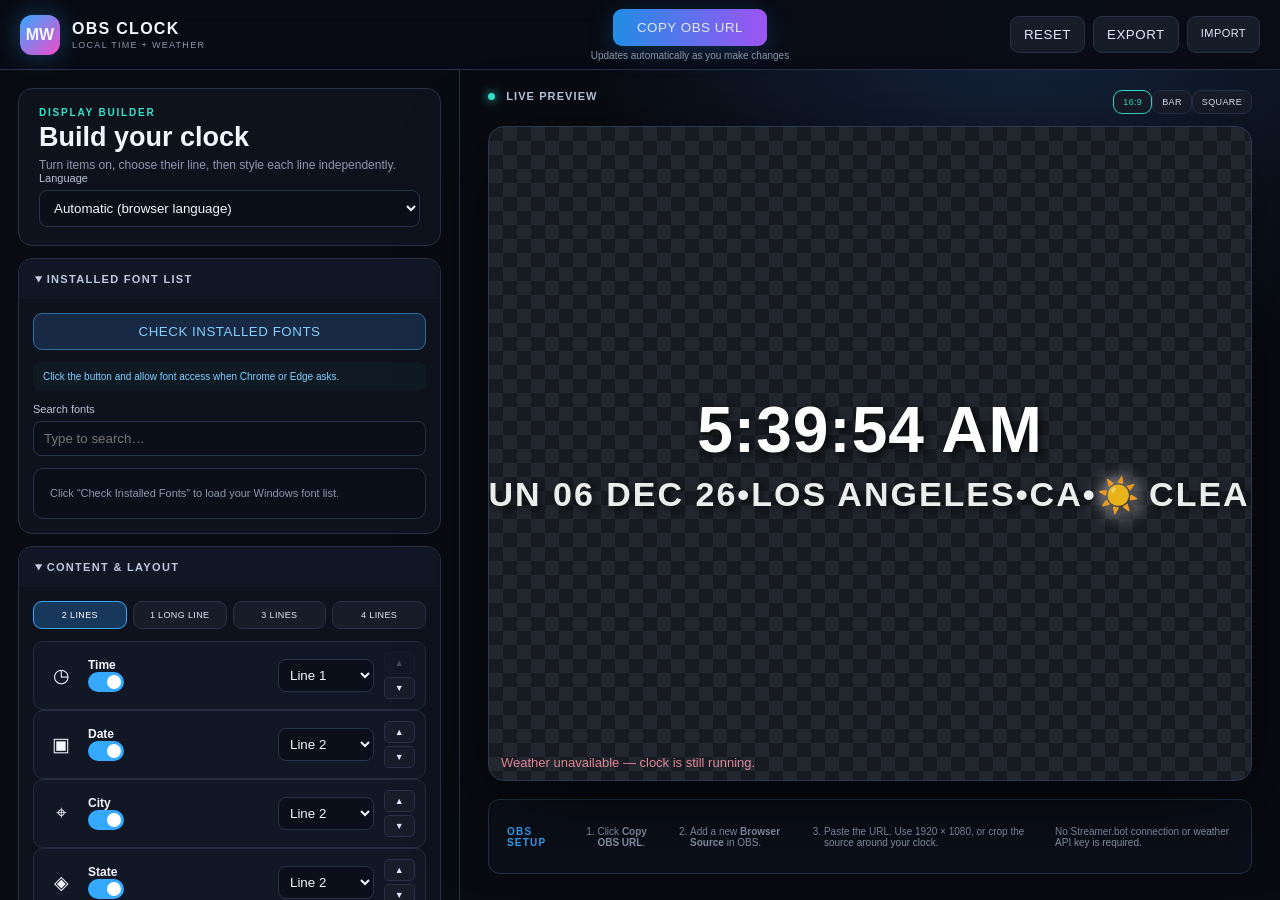
==== index.html @ 5a216774 "Add language dropdown to clock settings" ====
<!doctype html>
<html lang="en"><head><meta charset="utf-8"><meta name="viewport" content="width=device-width,initial-scale=1"><title>Mwest OBS Clock Settings</title><link rel="stylesheet" href="styles.css"><link rel="stylesheet" href="custom-font.css"></head>
<body class="settings-page">
<header class="topbar"><div class="brand"><span class="brand-mark">MW</span><div><strong>OBS CLOCK</strong><small>LOCAL TIME + WEATHER</small></div></div><div class="url-zone"><button id="copyUrl" class="primary">COPY OBS URL</button><span id="copyStatus">Updates automatically as you make changes</span></div><div class="top-actions"><button id="resetBtn">RESET</button><button id="exportBtn">EXPORT</button><label class="button">IMPORT<input id="importFile" type="file" accept="application/json" hidden></label></div></header>
<main class="workspace">
<aside class="controls">
<section class="panel intro"><div class="eyebrow">DISPLAY BUILDER</div><h1>Build your clock</h1><p>Turn items on, choose their line, then style each line independently.</p><label>Language<select id="language"><option value="auto">Automatic (browser language)</option><option value="en">English</option><option value="es">Español</option><option value="fr">Français</option></select></label></section>
<details open><summary>INSTALLED FONT LIST</summary><div class="section-body"><button id="scanFonts" class="secondary">CHECK INSTALLED FONTS</button><div id="fontScanStatus" class="status">Click the button and allow font access when Chrome or Edge asks.</div><label>Search fonts<input id="fontSearch" type="search" placeholder="Type to search…"></label><div id="fontList" class="font-list"><div class="font-empty">Scan your installed fonts to build the list.</div></div></div></details>
<details open><summary>CONTENT &amp; LAYOUT</summary><div class="section-body"><div class="mode-row"><button class="mode active" data-preset="stacked">2 LINES</button><button class="mode" data-preset="single">1 LONG LINE</button><button class="mode" data-preset="three">3 LINES</button><button class="mode" data-preset="four">4 LINES</button></div><div id="items"></div><label>Between items on the same line<input id="separator" value="  •  " maxlength="12"></label><label>Space between lines <span id="lineGapOut"></span><input id="lineGap" type="range" min="0" max="50" value="8"></label></div></details>
<details open><summary>TIME, DATE &amp; LOCATION</summary><div class="section-body grid2"><label>Time format<select id="hour12"><option value="true">12 hour (9:08 PM)</option><option value="false">24 hour (21:08)</option></select></label><label class="switch-label">Show seconds<input id="showSeconds" type="checkbox" checked><span class="switch"></span></label><label class="full">Date format<input id="dateFormat" list="dateFormatPresets" maxlength="60" placeholder="MM/DD/YYYY"><datalist id="dateFormatPresets"><option value="MM/DD/YY"><option value="MM/DD/YYYY"><option value="DD/MM/YYYY"><option value="YYYY-MM-DD"><option value="MMM D, YYYY"><option value="dddd, MMMM D, YYYY"><option value="ddd DD MMM YY"></datalist><small>Use: M, MM, MMM, MMMM, D, DD, ddd, dddd, YY or YYYY. Separators and spaces are free-form.</small></label><label>ZIP code<input id="zip" inputmode="numeric" maxlength="5" value="90061"></label><label>City override <small>(optional)</small><input id="cityOverride" placeholder="Auto from ZIP"></label><label>State display<select id="stateMode"><option value="short">Abbreviation (CA)</option><option value="long">Full name (California)</option></select></label><label>Location format<select id="locationFormat"><option value="cityState">Los Angeles, CA</option><option value="city">Los Angeles</option><option value="state">CA</option></select></label><button id="testLocation" class="secondary full">TEST ZIP &amp; WEATHER</button><div id="weatherStatus" class="status full">Ready to load weather for 90061.</div></div></details>
<details open><summary>WEATHER</summary><div class="section-body grid2"><label>Temperature<select id="unit"><option value="fahrenheit">Fahrenheit (°F)</option><option value="celsius">Celsius (°C)</option></select></label><label>Refresh<select id="refresh"><option value="10">Every 10 minutes</option><option value="15">Every 15 minutes</option><option value="30">Every 30 minutes</option><option value="60">Every hour</option></select></label><label class="switch-label">Weather icon<input id="weatherIcon" type="checkbox" checked><span class="switch"></span></label><label class="switch-label">Condition text<input id="conditionText" type="checkbox" checked><span class="switch"></span></label></div></details>
<details open><summary>GLOBAL APPEARANCE</summary><div class="section-body grid2"><label class="full">Font source<select id="fontPreset"><option value="preset">Choose an included font</option><option value="custom">Use my custom font</option></select></label><label class="full" id="presetFontWrap">Included font<select id="fontFamily"><option value="Arial, sans-serif">Arial</option><option value="'Arial Black', sans-serif">Arial Black</option><option value="Verdana, sans-serif">Verdana</option><option value="Tahoma, sans-serif">Tahoma</option><option value="'Trebuchet MS', sans-serif">Trebuchet MS</option><option value="Georgia, serif">Georgia</option><option value="Impact, sans-serif">Impact</option><option value="system-ui, sans-serif">System UI</option></select></label><div class="custom-font full" id="customFontWrap"><div class="custom-font-head"><strong>CUSTOM FONT</strong><a href="https://fonts.google.com/" target="_blank" rel="noreferrer">BROWSE GOOGLE FONTS ↗</a></div><label>Exact font name<input id="customFontName" placeholder="Example: Bebas Neue"></label><label>Google Fonts stylesheet link <small>(optional)</small><input id="customFontUrl" type="url" placeholder="https://fonts.googleapis.com/css2?family=Bebas+Neue"></label><p>For an installed Windows font, enter its exact name and leave the link blank. For a Google Font, paste both its name and stylesheet link.</p></div><label>Shadow color<input id="shadowColor" type="color" value="#000000"></label><label>Shadow opacity <span id="shadowOpacityOut"></span><input id="shadowOpacity" type="range" min="0" max="100" value="80"></label><label>Shadow X <span id="shadowXOut"></span><input id="shadowX" type="range" min="-20" max="20" value="3"></label><label>Shadow Y <span id="shadowYOut"></span><input id="shadowY" type="range" min="-20" max="20" value="3"></label><label class="full">Shadow blur <span id="shadowBlurOut"></span><input id="shadowBlur" type="range" min="0" max="40" value="10"></label></div></details>
<details open><summary>UPLOAD A FONT FILE</summary><div class="section-body"><p class="font-upload-help">For DaFont and similar sites: download and unzip the font first, then select the actual font file below.</p><label class="button font-upload-button">CHOOSE .TTF, .OTF, .WOFF OR .WOFF2<input id="fontFile" type="file" accept=".ttf,.otf,.woff,.woff2,font/ttf,font/otf,font/woff,font/woff2" hidden></label><div id="fontUploadStatus" class="status">No local font file uploaded yet.</div></div></details>
<details open><summary>LINE STYLES</summary><div class="section-body"><div class="line-tabs" id="lineTabs"></div><div id="lineStyle"></div></div></details>
</aside>
<section class="preview-area"><div class="preview-head"><div><span class="live-dot"></span> LIVE PREVIEW</div><div class="preview-size"><button data-size="wide" class="active">16:9</button><button data-size="bar">BAR</button><button data-size="square">SQUARE</button></div></div><div id="previewFrame" class="preview-frame wide"><iframe id="preview" title="Clock preview"></iframe></div><div class="obs-help"><strong>OBS SETUP</strong><ol><li>Click <b>Copy OBS URL</b>.</li><li>Add a new <b>Browser Source</b> in OBS.</li><li>Paste the URL. Use 1920 × 1080, or crop the source around your clock.</li></ol><span>No Streamer.bot connection or weather API key is required.</span></div></section>
</main><script src="i18n.js"></script><script src="settings.js"></script></body></html>
---- styles.css ----
:root{color-scheme:dark;--bg:#090b12;--panel:#111521;--panel2:#171c2b;--line:#273047;--text:#f5f7ff;--muted:#8d97ad;--blue:#35a8ff;--pink:#f34acb;--teal:#35e2ca}*{box-sizing:border-box}html,body{margin:0;width:100%;height:100%}body{font-family:Inter,Segoe UI,Arial,sans-serif}.settings-page{background:radial-gradient(circle at 80% 0,#15243d 0,transparent 32%),var(--bg);color:var(--text);overflow:hidden}.topbar{height:70px;display:grid;grid-template-columns:350px 1fr auto;align-items:center;gap:20px;padding:0 20px;border-bottom:1px solid var(--line);background:#090c14e8;backdrop-filter:blur(14px)}.brand{display:flex;align-items:center;gap:12px}.brand-mark{display:grid;place-items:center;width:40px;height:40px;border-radius:12px;font-weight:900;background:linear-gradient(135deg,var(--blue),var(--pink));box-shadow:0 0 26px #35a8ff55}.brand div{display:flex;flex-direction:column;letter-spacing:.08em}.brand small{font-size:9px;color:var(--muted);margin-top:2px}.url-zone{text-align:center}.url-zone span{display:block;font-size:10px;color:var(--muted);margin-top:4px}.top-actions{display:flex;gap:8px}.button,button{border:1px solid var(--line);background:#171c29;color:#dfe7f7;padding:10px 13px;border-radius:9px;font:700 11px inherit;letter-spacing:.04em;cursor:pointer}.button:hover,button:hover{border-color:#4e638b}.primary{border:0;padding:11px 24px;background:linear-gradient(90deg,#218de5,#9c54f3);box-shadow:0 6px 24px #227dcc44}.secondary{background:#172943;border-color:#2e6f9c;color:#85ceff}.workspace{height:calc(100vh - 70px);display:grid;grid-template-columns:460px minmax(0,1fr)}.controls{overflow:auto;padding:18px;border-right:1px solid var(--line);scrollbar-color:#3c4964 transparent}.panel,details{border:1px solid var(--line);background:#0e121d;border-radius:14px;margin-bottom:12px;overflow:hidden}.intro{padding:18px 20px}.intro h1{margin:4px 0 5px;font-size:27px}.intro p{margin:0;color:var(--muted);font-size:12px}.eyebrow{font-size:10px;font-weight:800;letter-spacing:.18em;color:var(--teal)}summary{padding:14px 16px;background:#121725;cursor:pointer;font-size:11px;font-weight:800;letter-spacing:.12em;color:#bfcae0}.section-body{padding:14px;display:grid;gap:12px}.grid2{grid-template-columns:1fr 1fr}.full{grid-column:1/-1}label{display:grid;gap:6px;font-size:11px;color:#b9c3d7}label small{color:var(--muted)}input,select{width:100%;border:1px solid #28324a;background:#0b0f19;color:#f1f5ff;padding:9px 10px;border-radius:8px;outline:0}input:focus,select:focus{border-color:var(--blue);box-shadow:0 0 0 2px #35a8ff22}input[type=color]{padding:3px;height:38px}input[type=range]{accent-color:var(--blue);padding:0}.switch-label{display:flex;align-items:center;justify-content:space-between;align-self:end;height:38px;padding:0 3px}.switch-label input{display:none}.switch{width:40px;height:22px;border-radius:20px;background:#31394b;position:relative;transition:.2s}.switch:after{content:"";position:absolute;left:3px;top:3px;width:16px;height:16px;border-radius:50%;background:#fff;transition:.2s}.switch-label input:checked+.switch{background:var(--blue)}.switch-label input:checked+.switch:after{transform:translateX(18px)}.mode-row{display:grid;grid-template-columns:repeat(4,1fr);gap:6px}.mode{padding:8px 3px;font-size:9px}.mode.active{border-color:var(--blue);color:#fff;background:#18385b}.item-row{display:grid;grid-template-columns:34px 1fr 112px;align-items:center;gap:10px;padding:10px;border:1px solid #242c40;border-radius:10px;background:#121725}.item-icon{font-size:19px;text-align:center}.item-name{font-size:12px;font-weight:700}.item-row select{padding:7px}.item-toggle{position:relative;width:36px;height:20px}.item-toggle input{display:none}.item-toggle span{display:block;width:36px;height:20px;border-radius:20px;background:#30384a}.item-toggle span:after{content:"";position:absolute;top:3px;left:3px;width:14px;height:14px;border-radius:50%;background:#fff;transition:.2s}.item-toggle input:checked+span{background:var(--blue)}.item-toggle input:checked+span:after{transform:translateX(16px)}.status{padding:9px 10px;border-radius:8px;background:#101a25;color:#82cfff;font-size:10px}.line-tabs{display:grid;grid-template-columns:repeat(4,1fr);gap:6px}.line-tabs button.active{background:#244d77;border-color:#3eacff}.line-style-grid{display:grid;grid-template-columns:1fr 1fr;gap:12px;margin-top:12px}.preview-area{min-width:0;display:flex;flex-direction:column;padding:20px 28px 26px}.preview-head{height:36px;display:flex;align-items:start;justify-content:space-between;font-size:11px;font-weight:800;letter-spacing:.1em;color:#bcc8dc}.live-dot{display:inline-block;width:7px;height:7px;border-radius:50%;background:var(--teal);box-shadow:0 0 10px var(--teal);margin-right:7px}.preview-size button{padding:6px 9px;font-size:9px}.preview-size button.active{border-color:var(--teal);color:var(--teal)}.preview-frame{flex:1;min-height:300px;margin:auto;position:relative;border:1px solid #2b3852;border-radius:16px;overflow:hidden;background-color:#171a20;background-image:linear-gradient(45deg,#22262e 25%,transparent 25%),linear-gradient(-45deg,#22262e 25%,transparent 25%),linear-gradient(45deg,transparent 75%,#22262e 75%),linear-gradient(-45deg,transparent 75%,#22262e 75%);background-size:28px 28px;background-position:0 0,0 14px,14px -14px,-14px 0;box-shadow:0 25px 80px #0008}.preview-frame.wide{width:min(100%,1100px);aspect-ratio:16/9}.preview-frame.bar{width:min(100%,1100px);height:260px;flex:none}.preview-frame.square{width:min(70vh,700px);aspect-ratio:1;flex:none}.preview-frame iframe{width:100%;height:100%;border:0}.obs-help{display:flex;align-items:center;gap:26px;min-height:75px;margin:18px auto 0;width:min(100%,1100px);padding:12px 18px;border:1px solid #25304a;border-radius:12px;background:#0d121da8;color:var(--muted);font-size:10px}.obs-help strong{color:var(--blue);letter-spacing:.12em}.obs-help ol{display:flex;gap:28px;margin:0;padding-left:18px}.obs-help span{margin-left:auto}.overlay-page{overflow:hidden;background:transparent;color:#fff}.clock{position:absolute;inset:0;display:flex;flex-direction:column;justify-content:center;padding:2%;font-variant-numeric:tabular-nums}.clock-line{display:flex;align-items:center;white-space:nowrap}.clock-item{display:inline-flex;align-items:center}.weather-symbol{display:inline-block;margin-right:.25em;filter:drop-shadow(0 0 .25em currentColor)}.overlay-error{position:absolute;left:12px;bottom:10px;color:#ff9aa8;font:13px Arial;opacity:.85}@media(max-width:900px){.topbar{grid-template-columns:1fr auto}.url-zone{order:3;grid-column:1/-1}.topbar{height:112px}.workspace{height:calc(100vh - 112px);grid-template-columns:1fr}.preview-area{display:none}.controls{border:0}.top-actions button,.top-actions .button{padding:8px}.grid2{grid-template-columns:1fr}}
---- custom-font.css ----
.custom-font{display:grid;grid-template-columns:1fr 1fr;gap:10px;padding:12px;border:1px solid #2c4564;border-radius:10px;background:#101b2a}
.custom-font-head{grid-column:1/-1;display:flex;justify-content:space-between;align-items:center;font-size:10px;letter-spacing:.1em}
.custom-font-head a{color:#65c7ff;text-decoration:none}
.custom-font p{grid-column:1/-1;margin:0;color:var(--muted);font-size:10px;line-height:1.5}
.custom-font.hidden,#presetFontWrap.hidden{display:none}
.font-upload-help{margin:0;color:var(--muted);font-size:11px;line-height:1.55}
.font-upload-button{display:block;text-align:center;color:#fff;background:linear-gradient(90deg,#1679c9,#843fd5);border:0}
.font-list{max-height:310px;overflow:auto;border:1px solid #28324a;border-radius:10px;background:#0b0f19;scrollbar-color:#3c4964 transparent}
.font-list button{display:block;width:100%;padding:11px 13px;border:0;border-bottom:1px solid #20283a;border-radius:0;background:transparent;text-align:left;font-size:16px;font-weight:400;letter-spacing:0}
.font-list button:hover,.font-list button.selected{background:#17304d;color:#8bd2ff}
.font-list button:last-child{border-bottom:0}
.font-empty{padding:16px;color:var(--muted);font-size:11px;line-height:1.5}
.item-row{grid-template-columns:34px 1fr 96px 31px}
.order-buttons{display:grid;gap:3px}
.order-buttons button{padding:3px 5px;min-height:22px;font-size:9px;border-radius:5px}
.order-buttons button:disabled{opacity:.25;cursor:not-allowed}
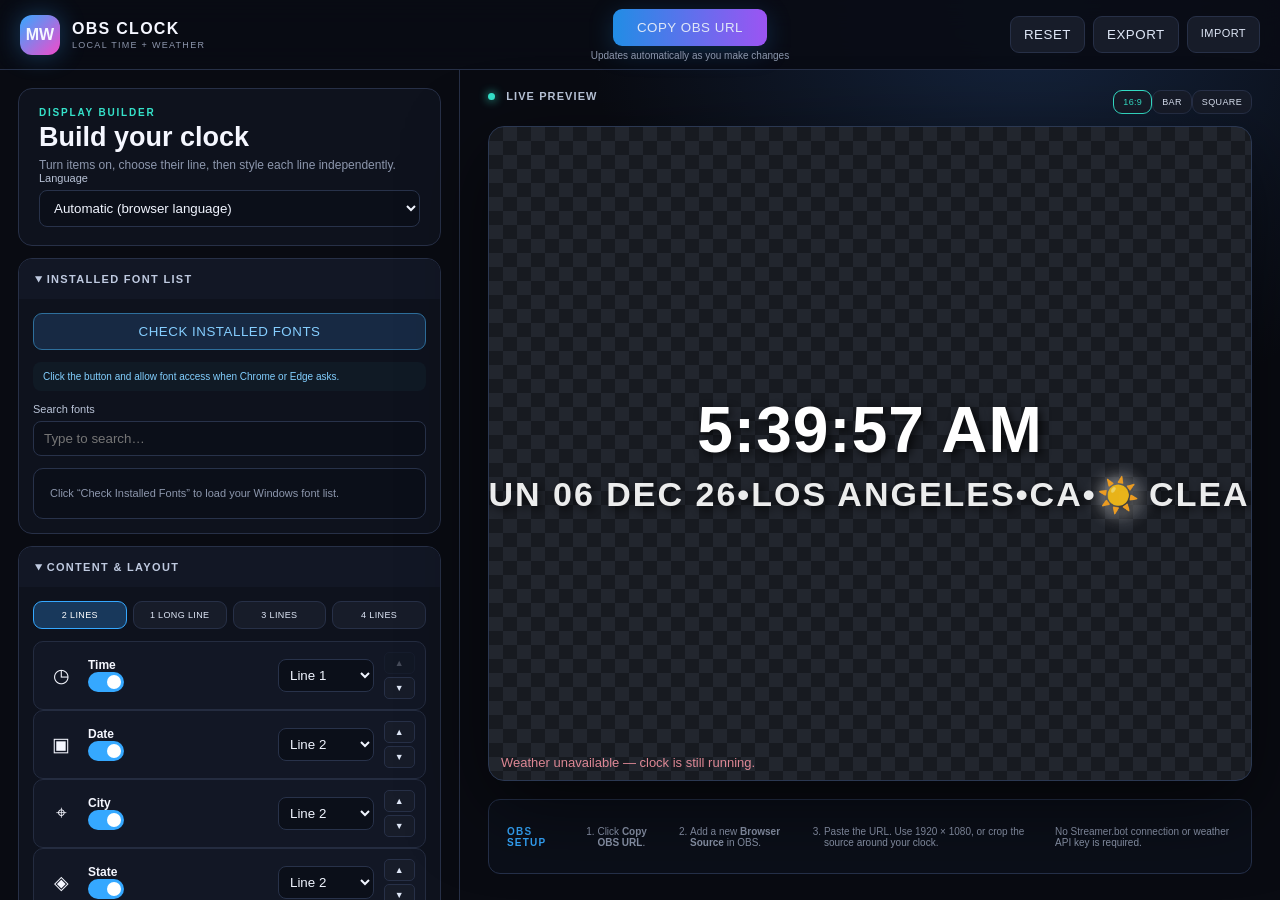
==== commit ec8b9c13: "Add remove uploaded font control" ====
--- a/index.html
+++ b/index.html
@@ -10,7 +10,7 @@
 <details open><summary>TIME, DATE &amp; LOCATION</summary><div class="section-body grid2"><label>Time format<select id="hour12"><option value="true">12 hour (9:08 PM)</option><option value="false">24 hour (21:08)</option></select></label><label class="switch-label">Show seconds<input id="showSeconds" type="checkbox" checked><span class="switch"></span></label><label class="full">Date format<input id="dateFormat" list="dateFormatPresets" maxlength="60" placeholder="MM/DD/YYYY"><datalist id="dateFormatPresets"><option value="MM/DD/YY"><option value="MM/DD/YYYY"><option value="DD/MM/YYYY"><option value="YYYY-MM-DD"><option value="MMM D, YYYY"><option value="dddd, MMMM D, YYYY"><option value="ddd DD MMM YY"></datalist><small>Use: M, MM, MMM, MMMM, D, DD, ddd, dddd, YY or YYYY. Separators and spaces are free-form.</small></label><label>ZIP code<input id="zip" inputmode="numeric" maxlength="5" value="90061"></label><label>City override <small>(optional)</small><input id="cityOverride" placeholder="Auto from ZIP"></label><label>State display<select id="stateMode"><option value="short">Abbreviation (CA)</option><option value="long">Full name (California)</option></select></label><label>Location format<select id="locationFormat"><option value="cityState">Los Angeles, CA</option><option value="city">Los Angeles</option><option value="state">CA</option></select></label><button id="testLocation" class="secondary full">TEST ZIP &amp; WEATHER</button><div id="weatherStatus" class="status full">Ready to load weather for 90061.</div></div></details>
 <details open><summary>WEATHER</summary><div class="section-body grid2"><label>Temperature<select id="unit"><option value="fahrenheit">Fahrenheit (°F)</option><option value="celsius">Celsius (°C)</option></select></label><label>Refresh<select id="refresh"><option value="10">Every 10 minutes</option><option value="15">Every 15 minutes</option><option value="30">Every 30 minutes</option><option value="60">Every hour</option></select></label><label class="switch-label">Weather icon<input id="weatherIcon" type="checkbox" checked><span class="switch"></span></label><label class="switch-label">Condition text<input id="conditionText" type="checkbox" checked><span class="switch"></span></label></div></details>
 <details open><summary>GLOBAL APPEARANCE</summary><div class="section-body grid2"><label class="full">Font source<select id="fontPreset"><option value="preset">Choose an included font</option><option value="custom">Use my custom font</option></select></label><label class="full" id="presetFontWrap">Included font<select id="fontFamily"><option value="Arial, sans-serif">Arial</option><option value="'Arial Black', sans-serif">Arial Black</option><option value="Verdana, sans-serif">Verdana</option><option value="Tahoma, sans-serif">Tahoma</option><option value="'Trebuchet MS', sans-serif">Trebuchet MS</option><option value="Georgia, serif">Georgia</option><option value="Impact, sans-serif">Impact</option><option value="system-ui, sans-serif">System UI</option></select></label><div class="custom-font full" id="customFontWrap"><div class="custom-font-head"><strong>CUSTOM FONT</strong><a href="https://fonts.google.com/" target="_blank" rel="noreferrer">BROWSE GOOGLE FONTS ↗</a></div><label>Exact font name<input id="customFontName" placeholder="Example: Bebas Neue"></label><label>Google Fonts stylesheet link <small>(optional)</small><input id="customFontUrl" type="url" placeholder="https://fonts.googleapis.com/css2?family=Bebas+Neue"></label><p>For an installed Windows font, enter its exact name and leave the link blank. For a Google Font, paste both its name and stylesheet link.</p></div><label>Shadow color<input id="shadowColor" type="color" value="#000000"></label><label>Shadow opacity <span id="shadowOpacityOut"></span><input id="shadowOpacity" type="range" min="0" max="100" value="80"></label><label>Shadow X <span id="shadowXOut"></span><input id="shadowX" type="range" min="-20" max="20" value="3"></label><label>Shadow Y <span id="shadowYOut"></span><input id="shadowY" type="range" min="-20" max="20" value="3"></label><label class="full">Shadow blur <span id="shadowBlurOut"></span><input id="shadowBlur" type="range" min="0" max="40" value="10"></label></div></details>
-<details open><summary>UPLOAD A FONT FILE</summary><div class="section-body"><p class="font-upload-help">For DaFont and similar sites: download and unzip the font first, then select the actual font file below.</p><label class="button font-upload-button">CHOOSE .TTF, .OTF, .WOFF OR .WOFF2<input id="fontFile" type="file" accept=".ttf,.otf,.woff,.woff2,font/ttf,font/otf,font/woff,font/woff2" hidden></label><div id="fontUploadStatus" class="status">No local font file uploaded yet.</div></div></details>
+<details open><summary>UPLOAD A FONT FILE</summary><div class="section-body"><p class="font-upload-help">For DaFont and similar sites: download and unzip the font first, then select the actual font file below.</p><label class="button font-upload-button">CHOOSE .TTF, .OTF, .WOFF OR .WOFF2<input id="fontFile" type="file" accept=".ttf,.otf,.woff,.woff2,font/ttf,font/otf,font/woff,font/woff2" hidden></label><div id="fontUploadStatus" class="status">No local font file uploaded yet.</div><button id="removeUploadedFont" type="button" class="secondary hidden">REMOVE UPLOADED FONT</button></div></details>
 <details open><summary>LINE STYLES</summary><div class="section-body"><div class="line-tabs" id="lineTabs"></div><div id="lineStyle"></div></div></details>
 </aside>
 <section class="preview-area"><div class="preview-head"><div><span class="live-dot"></span> LIVE PREVIEW</div><div class="preview-size"><button data-size="wide" class="active">16:9</button><button data-size="bar">BAR</button><button data-size="square">SQUARE</button></div></div><div id="previewFrame" class="preview-frame wide"><iframe id="preview" title="Clock preview"></iframe></div><div class="obs-help"><strong>OBS SETUP</strong><ol><li>Click <b>Copy OBS URL</b>.</li><li>Add a new <b>Browser Source</b> in OBS.</li><li>Paste the URL. Use 1920 × 1080, or crop the source around your clock.</li></ol><span>No Streamer.bot connection or weather API key is required.</span></div></section>
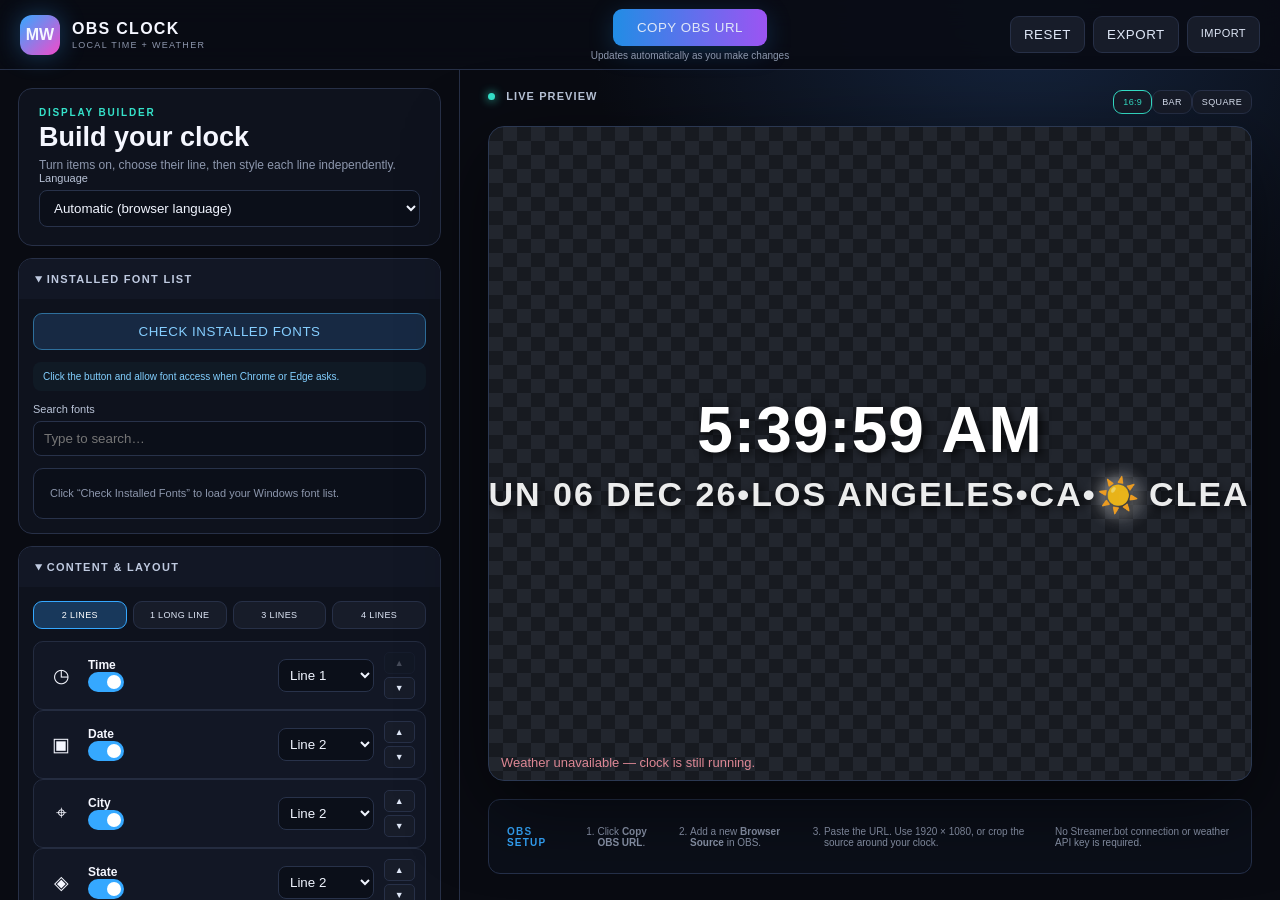
==== commit 808c5574: "Add item color override settings section" ====
--- a/index.html
+++ b/index.html
@@ -6,7 +6,7 @@
 <aside class="controls">
 <section class="panel intro"><div class="eyebrow">DISPLAY BUILDER</div><h1>Build your clock</h1><p>Turn items on, choose their line, then style each line independently.</p><label>Language<select id="language"><option value="auto">Automatic (browser language)</option><option value="en">English</option><option value="es">Español</option><option value="fr">Français</option></select></label></section>
 <details open><summary>INSTALLED FONT LIST</summary><div class="section-body"><button id="scanFonts" class="secondary">CHECK INSTALLED FONTS</button><div id="fontScanStatus" class="status">Click the button and allow font access when Chrome or Edge asks.</div><label>Search fonts<input id="fontSearch" type="search" placeholder="Type to search…"></label><div id="fontList" class="font-list"><div class="font-empty">Scan your installed fonts to build the list.</div></div></div></details>
-<details open><summary>CONTENT &amp; LAYOUT</summary><div class="section-body"><div class="mode-row"><button class="mode active" data-preset="stacked">2 LINES</button><button class="mode" data-preset="single">1 LONG LINE</button><button class="mode" data-preset="three">3 LINES</button><button class="mode" data-preset="four">4 LINES</button></div><div id="items"></div><label>Between items on the same line<input id="separator" value="  •  " maxlength="12"></label><label>Space between lines <span id="lineGapOut"></span><input id="lineGap" type="range" min="0" max="50" value="8"></label></div></details>
+<details open><summary>CONTENT &amp; LAYOUT</summary><div class="section-body"><div class="mode-row"><button class="mode active" data-preset="stacked">2 LINES</button><button class="mode" data-preset="single">1 LONG LINE</button><button class="mode" data-preset="three">3 LINES</button><button class="mode" data-preset="four">4 LINES</button></div><div id="items"></div><label>Between items on the same line<input id="separator" value="  •  " maxlength="12"></label><label>Space between lines <span id="lineGapOut"></span><input id="lineGap" type="range" min="0" max="50" value="8"></label></div></details><details open><summary>ITEM COLORS</summary><div class="section-body"><p class="item-color-help">Optional overrides let each item use its own color. Items without an override continue using their line color.</p><div id="itemColors" class="item-colors"></div></div></details>
 <details open><summary>TIME, DATE &amp; LOCATION</summary><div class="section-body grid2"><label>Time format<select id="hour12"><option value="true">12 hour (9:08 PM)</option><option value="false">24 hour (21:08)</option></select></label><label class="switch-label">Show seconds<input id="showSeconds" type="checkbox" checked><span class="switch"></span></label><label class="full">Date format<input id="dateFormat" list="dateFormatPresets" maxlength="60" placeholder="MM/DD/YYYY"><datalist id="dateFormatPresets"><option value="MM/DD/YY"><option value="MM/DD/YYYY"><option value="DD/MM/YYYY"><option value="YYYY-MM-DD"><option value="MMM D, YYYY"><option value="dddd, MMMM D, YYYY"><option value="ddd DD MMM YY"></datalist><small>Use: M, MM, MMM, MMMM, D, DD, ddd, dddd, YY or YYYY. Separators and spaces are free-form.</small></label><label>ZIP code<input id="zip" inputmode="numeric" maxlength="5" value="90061"></label><label>City override <small>(optional)</small><input id="cityOverride" placeholder="Auto from ZIP"></label><label>State display<select id="stateMode"><option value="short">Abbreviation (CA)</option><option value="long">Full name (California)</option></select></label><label>Location format<select id="locationFormat"><option value="cityState">Los Angeles, CA</option><option value="city">Los Angeles</option><option value="state">CA</option></select></label><button id="testLocation" class="secondary full">TEST ZIP &amp; WEATHER</button><div id="weatherStatus" class="status full">Ready to load weather for 90061.</div></div></details>
 <details open><summary>WEATHER</summary><div class="section-body grid2"><label>Temperature<select id="unit"><option value="fahrenheit">Fahrenheit (°F)</option><option value="celsius">Celsius (°C)</option></select></label><label>Refresh<select id="refresh"><option value="10">Every 10 minutes</option><option value="15">Every 15 minutes</option><option value="30">Every 30 minutes</option><option value="60">Every hour</option></select></label><label class="switch-label">Weather icon<input id="weatherIcon" type="checkbox" checked><span class="switch"></span></label><label class="switch-label">Condition text<input id="conditionText" type="checkbox" checked><span class="switch"></span></label></div></details>
 <details open><summary>GLOBAL APPEARANCE</summary><div class="section-body grid2"><label class="full">Font source<select id="fontPreset"><option value="preset">Choose an included font</option><option value="custom">Use my custom font</option></select></label><label class="full" id="presetFontWrap">Included font<select id="fontFamily"><option value="Arial, sans-serif">Arial</option><option value="'Arial Black', sans-serif">Arial Black</option><option value="Verdana, sans-serif">Verdana</option><option value="Tahoma, sans-serif">Tahoma</option><option value="'Trebuchet MS', sans-serif">Trebuchet MS</option><option value="Georgia, serif">Georgia</option><option value="Impact, sans-serif">Impact</option><option value="system-ui, sans-serif">System UI</option></select></label><div class="custom-font full" id="customFontWrap"><div class="custom-font-head"><strong>CUSTOM FONT</strong><a href="https://fonts.google.com/" target="_blank" rel="noreferrer">BROWSE GOOGLE FONTS ↗</a></div><label>Exact font name<input id="customFontName" placeholder="Example: Bebas Neue"></label><label>Google Fonts stylesheet link <small>(optional)</small><input id="customFontUrl" type="url" placeholder="https://fonts.googleapis.com/css2?family=Bebas+Neue"></label><p>For an installed Windows font, enter its exact name and leave the link blank. For a Google Font, paste both its name and stylesheet link.</p></div><label>Shadow color<input id="shadowColor" type="color" value="#000000"></label><label>Shadow opacity <span id="shadowOpacityOut"></span><input id="shadowOpacity" type="range" min="0" max="100" value="80"></label><label>Shadow X <span id="shadowXOut"></span><input id="shadowX" type="range" min="-20" max="20" value="3"></label><label>Shadow Y <span id="shadowYOut"></span><input id="shadowY" type="range" min="-20" max="20" value="3"></label><label class="full">Shadow blur <span id="shadowBlurOut"></span><input id="shadowBlur" type="range" min="0" max="40" value="10"></label></div></details>
--- a/styles.css
+++ b/styles.css
@@ -1 +1,5 @@
 :root{color-scheme:dark;--bg:#090b12;--panel:#111521;--panel2:#171c2b;--line:#273047;--text:#f5f7ff;--muted:#8d97ad;--blue:#35a8ff;--pink:#f34acb;--teal:#35e2ca}*{box-sizing:border-box}html,body{margin:0;width:100%;height:100%}body{font-family:Inter,Segoe UI,Arial,sans-serif}.settings-page{background:radial-gradient(circle at 80% 0,#15243d 0,transparent 32%),var(--bg);color:var(--text);overflow:hidden}.topbar{height:70px;display:grid;grid-template-columns:350px 1fr auto;align-items:center;gap:20px;padding:0 20px;border-bottom:1px solid var(--line);background:#090c14e8;backdrop-filter:blur(14px)}.brand{display:flex;align-items:center;gap:12px}.brand-mark{display:grid;place-items:center;width:40px;height:40px;border-radius:12px;font-weight:900;background:linear-gradient(135deg,var(--blue),var(--pink));box-shadow:0 0 26px #35a8ff55}.brand div{display:flex;flex-direction:column;letter-spacing:.08em}.brand small{font-size:9px;color:var(--muted);margin-top:2px}.url-zone{text-align:center}.url-zone span{display:block;font-size:10px;color:var(--muted);margin-top:4px}.top-actions{display:flex;gap:8px}.button,button{border:1px solid var(--line);background:#171c29;color:#dfe7f7;padding:10px 13px;border-radius:9px;font:700 11px inherit;letter-spacing:.04em;cursor:pointer}.button:hover,button:hover{border-color:#4e638b}.primary{border:0;padding:11px 24px;background:linear-gradient(90deg,#218de5,#9c54f3);box-shadow:0 6px 24px #227dcc44}.secondary{background:#172943;border-color:#2e6f9c;color:#85ceff}.workspace{height:calc(100vh - 70px);display:grid;grid-template-columns:460px minmax(0,1fr)}.controls{overflow:auto;padding:18px;border-right:1px solid var(--line);scrollbar-color:#3c4964 transparent}.panel,details{border:1px solid var(--line);background:#0e121d;border-radius:14px;margin-bottom:12px;overflow:hidden}.intro{padding:18px 20px}.intro h1{margin:4px 0 5px;font-size:27px}.intro p{margin:0;color:var(--muted);font-size:12px}.eyebrow{font-size:10px;font-weight:800;letter-spacing:.18em;color:var(--teal)}summary{padding:14px 16px;background:#121725;cursor:pointer;font-size:11px;font-weight:800;letter-spacing:.12em;color:#bfcae0}.section-body{padding:14px;display:grid;gap:12px}.grid2{grid-template-columns:1fr 1fr}.full{grid-column:1/-1}label{display:grid;gap:6px;font-size:11px;color:#b9c3d7}label small{color:var(--muted)}input,select{width:100%;border:1px solid #28324a;background:#0b0f19;color:#f1f5ff;padding:9px 10px;border-radius:8px;outline:0}input:focus,select:focus{border-color:var(--blue);box-shadow:0 0 0 2px #35a8ff22}input[type=color]{padding:3px;height:38px}input[type=range]{accent-color:var(--blue);padding:0}.switch-label{display:flex;align-items:center;justify-content:space-between;align-self:end;height:38px;padding:0 3px}.switch-label input{display:none}.switch{width:40px;height:22px;border-radius:20px;background:#31394b;position:relative;transition:.2s}.switch:after{content:"";position:absolute;left:3px;top:3px;width:16px;height:16px;border-radius:50%;background:#fff;transition:.2s}.switch-label input:checked+.switch{background:var(--blue)}.switch-label input:checked+.switch:after{transform:translateX(18px)}.mode-row{display:grid;grid-template-columns:repeat(4,1fr);gap:6px}.mode{padding:8px 3px;font-size:9px}.mode.active{border-color:var(--blue);color:#fff;background:#18385b}.item-row{display:grid;grid-template-columns:34px 1fr 112px;align-items:center;gap:10px;padding:10px;border:1px solid #242c40;border-radius:10px;background:#121725}.item-icon{font-size:19px;text-align:center}.item-name{font-size:12px;font-weight:700}.item-row select{padding:7px}.item-toggle{position:relative;width:36px;height:20px}.item-toggle input{display:none}.item-toggle span{display:block;width:36px;height:20px;border-radius:20px;background:#30384a}.item-toggle span:after{content:"";position:absolute;top:3px;left:3px;width:14px;height:14px;border-radius:50%;background:#fff;transition:.2s}.item-toggle input:checked+span{background:var(--blue)}.item-toggle input:checked+span:after{transform:translateX(16px)}.status{padding:9px 10px;border-radius:8px;background:#101a25;color:#82cfff;font-size:10px}.line-tabs{display:grid;grid-template-columns:repeat(4,1fr);gap:6px}.line-tabs button.active{background:#244d77;border-color:#3eacff}.line-style-grid{display:grid;grid-template-columns:1fr 1fr;gap:12px;margin-top:12px}.preview-area{min-width:0;display:flex;flex-direction:column;padding:20px 28px 26px}.preview-head{height:36px;display:flex;align-items:start;justify-content:space-between;font-size:11px;font-weight:800;letter-spacing:.1em;color:#bcc8dc}.live-dot{display:inline-block;width:7px;height:7px;border-radius:50%;background:var(--teal);box-shadow:0 0 10px var(--teal);margin-right:7px}.preview-size button{padding:6px 9px;font-size:9px}.preview-size button.active{border-color:var(--teal);color:var(--teal)}.preview-frame{flex:1;min-height:300px;margin:auto;position:relative;border:1px solid #2b3852;border-radius:16px;overflow:hidden;background-color:#171a20;background-image:linear-gradient(45deg,#22262e 25%,transparent 25%),linear-gradient(-45deg,#22262e 25%,transparent 25%),linear-gradient(45deg,transparent 75%,#22262e 75%),linear-gradient(-45deg,transparent 75%,#22262e 75%);background-size:28px 28px;background-position:0 0,0 14px,14px -14px,-14px 0;box-shadow:0 25px 80px #0008}.preview-frame.wide{width:min(100%,1100px);aspect-ratio:16/9}.preview-frame.bar{width:min(100%,1100px);height:260px;flex:none}.preview-frame.square{width:min(70vh,700px);aspect-ratio:1;flex:none}.preview-frame iframe{width:100%;height:100%;border:0}.obs-help{display:flex;align-items:center;gap:26px;min-height:75px;margin:18px auto 0;width:min(100%,1100px);padding:12px 18px;border:1px solid #25304a;border-radius:12px;background:#0d121da8;color:var(--muted);font-size:10px}.obs-help strong{color:var(--blue);letter-spacing:.12em}.obs-help ol{display:flex;gap:28px;margin:0;padding-left:18px}.obs-help span{margin-left:auto}.overlay-page{overflow:hidden;background:transparent;color:#fff}.clock{position:absolute;inset:0;display:flex;flex-direction:column;justify-content:center;padding:2%;font-variant-numeric:tabular-nums}.clock-line{display:flex;align-items:center;white-space:nowrap}.clock-item{display:inline-flex;align-items:center}.weather-symbol{display:inline-block;margin-right:.25em;filter:drop-shadow(0 0 .25em currentColor)}.overlay-error{position:absolute;left:12px;bottom:10px;color:#ff9aa8;font:13px Arial;opacity:.85}@media(max-width:900px){.topbar{grid-template-columns:1fr auto}.url-zone{order:3;grid-column:1/-1}.topbar{height:112px}.workspace{height:calc(100vh - 112px);grid-template-columns:1fr}.preview-area{display:none}.controls{border:0}.top-actions button,.top-actions .button{padding:8px}.grid2{grid-template-columns:1fr}}
+
+.hidden{display:none!important}
+
+.item-color-help{margin:0 0 12px;color:var(--muted);font-size:10px;line-height:1.6}.item-colors{display:grid;gap:8px}.item-color-row{display:grid;grid-template-columns:minmax(105px,1fr) minmax(145px,1.4fr) 46px;align-items:center;gap:10px;padding:10px 12px;border:1px solid #25304a;border-radius:10px;background:#0d1420}.item-color-name{display:flex;align-items:center;gap:9px}.item-color-name span{color:var(--teal)}.item-color-name strong{font-size:11px}.item-color-toggle{display:flex;flex-direction:row;align-items:center;gap:7px;margin:0;font-size:10px;color:var(--muted)}.item-color-toggle input{width:auto;margin:0}.item-color-row input[type=color]{width:42px;height:34px;padding:3px}.item-color-row input[type=color]:disabled{opacity:.35}@media(max-width:520px){.item-color-row{grid-template-columns:1fr 42px}.item-color-toggle{grid-column:1}.item-color-row input[type=color]{grid-column:2;grid-row:1/3}}
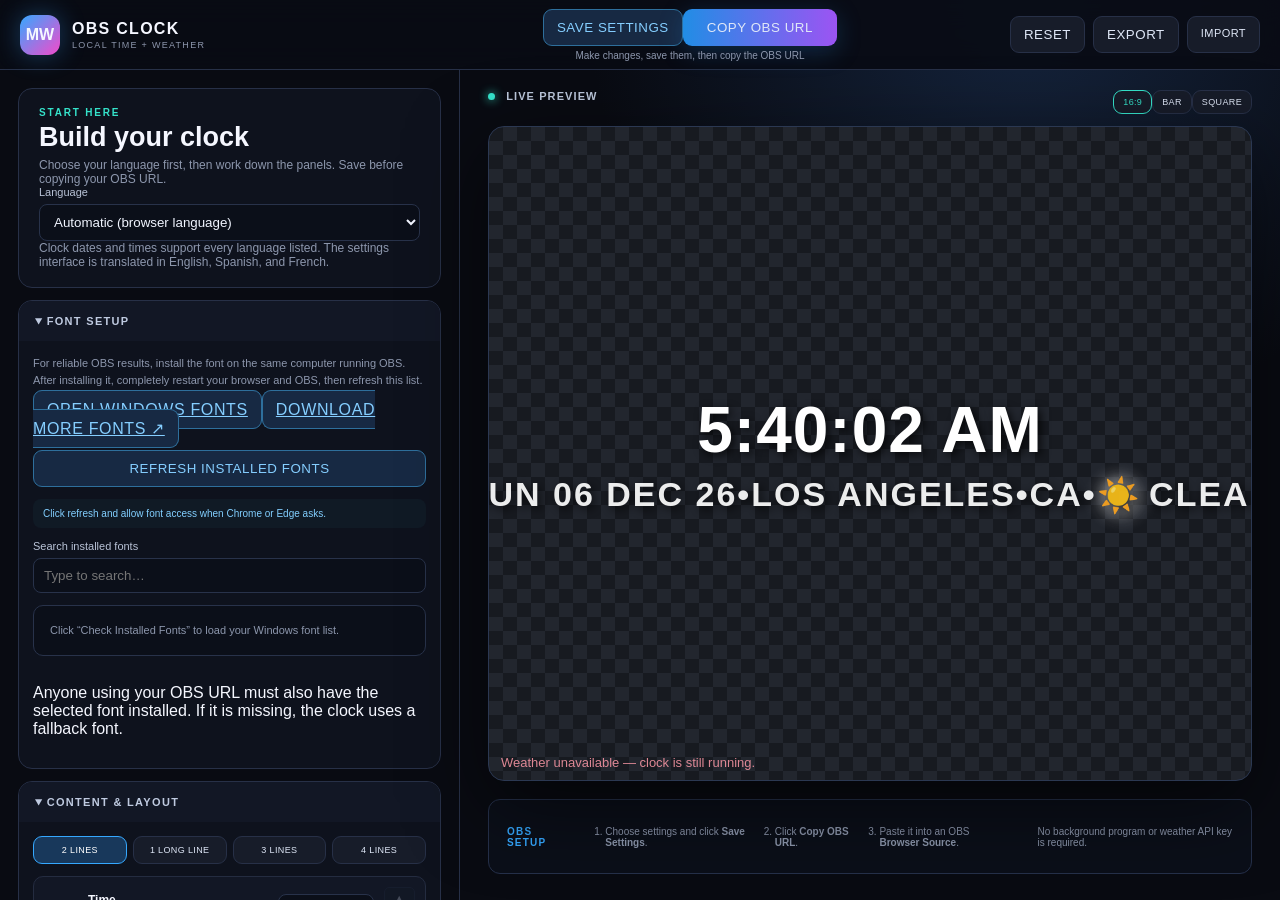
==== commit c588aba4: "Reorganize settings and simplify installed font workflow" ====
--- a/index.html
+++ b/index.html
@@ -1,17 +1,40 @@
 <!doctype html>
 <html lang="en"><head><meta charset="utf-8"><meta name="viewport" content="width=device-width,initial-scale=1"><title>Mwest OBS Clock Settings</title><link rel="stylesheet" href="styles.css"><link rel="stylesheet" href="custom-font.css"></head>
 <body class="settings-page">
-<header class="topbar"><div class="brand"><span class="brand-mark">MW</span><div><strong>OBS CLOCK</strong><small>LOCAL TIME + WEATHER</small></div></div><div class="url-zone"><button id="copyUrl" class="primary">COPY OBS URL</button><span id="copyStatus">Updates automatically as you make changes</span></div><div class="top-actions"><button id="resetBtn">RESET</button><button id="exportBtn">EXPORT</button><label class="button">IMPORT<input id="importFile" type="file" accept="application/json" hidden></label></div></header>
+<header class="topbar">
+  <div class="brand"><span class="brand-mark">MW</span><div><strong>OBS CLOCK</strong><small>LOCAL TIME + WEATHER</small></div></div>
+  <div class="url-zone"><button id="saveBtn" class="secondary">SAVE SETTINGS</button><button id="copyUrl" class="primary">COPY OBS URL</button><span id="copyStatus">Make changes, save them, then copy the OBS URL</span></div>
+  <div class="top-actions"><button id="resetBtn">RESET</button><button id="exportBtn">EXPORT</button><label class="button">IMPORT<input id="importFile" type="file" accept="application/json" hidden></label></div>
+</header>
 <main class="workspace">
 <aside class="controls">
-<section class="panel intro"><div class="eyebrow">DISPLAY BUILDER</div><h1>Build your clock</h1><p>Turn items on, choose their line, then style each line independently.</p><label>Language<select id="language"><option value="auto">Automatic (browser language)</option><option value="en">English</option><option value="es">Español</option><option value="fr">Français</option></select></label></section>
-<details open><summary>INSTALLED FONT LIST</summary><div class="section-body"><button id="scanFonts" class="secondary">CHECK INSTALLED FONTS</button><div id="fontScanStatus" class="status">Click the button and allow font access when Chrome or Edge asks.</div><label>Search fonts<input id="fontSearch" type="search" placeholder="Type to search…"></label><div id="fontList" class="font-list"><div class="font-empty">Scan your installed fonts to build the list.</div></div></div></details>
-<details open><summary>CONTENT &amp; LAYOUT</summary><div class="section-body"><div class="mode-row"><button class="mode active" data-preset="stacked">2 LINES</button><button class="mode" data-preset="single">1 LONG LINE</button><button class="mode" data-preset="three">3 LINES</button><button class="mode" data-preset="four">4 LINES</button></div><div id="items"></div><label>Between items on the same line<input id="separator" value="  •  " maxlength="12"></label><label>Space between lines <span id="lineGapOut"></span><input id="lineGap" type="range" min="0" max="50" value="8"></label></div></details><details open><summary>ITEM COLORS</summary><div class="section-body"><p class="item-color-help">Optional overrides let each item use its own color. Items without an override continue using their line color.</p><div id="itemColors" class="item-colors"></div></div></details>
-<details open><summary>TIME, DATE &amp; LOCATION</summary><div class="section-body grid2"><label>Time format<select id="hour12"><option value="true">12 hour (9:08 PM)</option><option value="false">24 hour (21:08)</option></select></label><label class="switch-label">Show seconds<input id="showSeconds" type="checkbox" checked><span class="switch"></span></label><label class="full">Date format<input id="dateFormat" list="dateFormatPresets" maxlength="60" placeholder="MM/DD/YYYY"><datalist id="dateFormatPresets"><option value="MM/DD/YY"><option value="MM/DD/YYYY"><option value="DD/MM/YYYY"><option value="YYYY-MM-DD"><option value="MMM D, YYYY"><option value="dddd, MMMM D, YYYY"><option value="ddd DD MMM YY"></datalist><small>Use: M, MM, MMM, MMMM, D, DD, ddd, dddd, YY or YYYY. Separators and spaces are free-form.</small></label><label>ZIP code<input id="zip" inputmode="numeric" maxlength="5" value="90061"></label><label>City override <small>(optional)</small><input id="cityOverride" placeholder="Auto from ZIP"></label><label>State display<select id="stateMode"><option value="short">Abbreviation (CA)</option><option value="long">Full name (California)</option></select></label><label>Location format<select id="locationFormat"><option value="cityState">Los Angeles, CA</option><option value="city">Los Angeles</option><option value="state">CA</option></select></label><button id="testLocation" class="secondary full">TEST ZIP &amp; WEATHER</button><div id="weatherStatus" class="status full">Ready to load weather for 90061.</div></div></details>
+<section class="panel intro"><div class="eyebrow">START HERE</div><h1>Build your clock</h1><p>Choose your language first, then work down the panels. Save before copying your OBS URL.</p><label>Language<select id="language">
+<option value="auto">Automatic (browser language)</option><option value="en">English</option><option value="ar">العربية (Arabic)</option><option value="bg">Български (Bulgarian)</option><option value="zh-CN">中文 (Chinese Simplified)</option><option value="zh-TW">中文 (Chinese Traditional)</option><option value="cs">Čeština (Czech)</option><option value="da">Dansk (Danish)</option><option value="nl">Nederlands (Dutch)</option><option value="fi">Suomi (Finnish)</option><option value="fr">Français (French)</option><option value="de">Deutsch (German)</option><option value="el">Ελληνικά (Greek)</option><option value="he">עברית (Hebrew)</option><option value="hi">हिन्दी (Hindi)</option><option value="hu">Magyar (Hungarian)</option><option value="id">Bahasa Indonesia (Indonesian)</option><option value="it">Italiano (Italian)</option><option value="ja">日本語 (Japanese)</option><option value="ko">한국어 (Korean)</option><option value="nb">Norsk bokmål (Norwegian Bokmål)</option><option value="pl">Polski (Polish)</option><option value="pt">Português (Portuguese)</option><option value="ro">Română (Romanian)</option><option value="ru">Русский (Russian)</option><option value="sk">Slovenčina (Slovak)</option><option value="es">Español (Spanish)</option><option value="sv">Svenska (Swedish)</option><option value="th">ไทย (Thai)</option><option value="tr">Türkçe (Turkish)</option><option value="uk">Українська (Ukrainian)</option><option value="vi">Tiếng Việt (Vietnamese)</option>
+</select></label><p class="language-note">Clock dates and times support every language listed. The settings interface is translated in English, Spanish, and French.</p></section>
+
+<details open><summary>FONT SETUP</summary><div class="section-body">
+<p class="font-upload-help">For reliable OBS results, install the font on the same computer running OBS. After installing it, completely restart your browser and OBS, then refresh this list.</p>
+<div class="font-action-grid"><a class="button secondary" href="ms-settings:fonts">OPEN WINDOWS FONTS</a><a class="button secondary" href="https://www.dafont.com/" target="_blank" rel="noreferrer">DOWNLOAD MORE FONTS ↗</a></div>
+<button id="scanFonts" class="secondary">REFRESH INSTALLED FONTS</button><div id="fontScanStatus" class="status">Click refresh and allow font access when Chrome or Edge asks.</div>
+<label>Search installed fonts<input id="fontSearch" type="search" placeholder="Type to search…"></label><div id="fontList" class="font-list"><div class="font-empty">Refresh your installed fonts to build the list.</div></div>
+<p class="font-warning">Anyone using your OBS URL must also have the selected font installed. If it is missing, the clock uses a fallback font.</p>
+</div></details>
+
+<details open><summary>CONTENT &amp; LAYOUT</summary><div class="section-body"><div class="mode-row"><button class="mode active" data-preset="stacked">2 LINES</button><button class="mode" data-preset="single">1 LONG LINE</button><button class="mode" data-preset="three">3 LINES</button><button class="mode" data-preset="four">4 LINES</button></div><div id="items"></div><label>Between items on the same line<input id="separator" value="  •  " maxlength="12"></label><label>Space between lines <span id="lineGapOut"></span><input id="lineGap" type="range" min="0" max="50" value="8"></label></div></details>
+
+<details open><summary>ITEM COLORS</summary><div class="section-body"><p class="item-color-help">Optional overrides let each item use its own color. Items without an override continue using their line color.</p><div id="itemColors" class="item-colors"></div></div></details>
+
+<details open><summary>TIME &amp; DATE</summary><div class="section-body grid2"><label>Time format<select id="hour12"><option value="true">12 hour (9:08 PM)</option><option value="false">24 hour (21:08)</option></select></label><label class="switch-label">Show seconds<input id="showSeconds" type="checkbox" checked><span class="switch"></span></label><label class="full">Date format<input id="dateFormat" list="dateFormatPresets" maxlength="60" placeholder="MM/DD/YYYY"><datalist id="dateFormatPresets"><option value="MM/DD/YY"><option value="MM/DD/YYYY"><option value="DD/MM/YYYY"><option value="YYYY-MM-DD"><option value="MMM D, YYYY"><option value="dddd, MMMM D, YYYY"><option value="ddd DD MMM YY"></datalist><small>Use: M, MM, MMM, MMMM, D, DD, ddd, dddd, YY or YYYY. Separators and spaces are free-form.</small></label></div></details>
+
+<details open><summary>LOCATION</summary><div class="section-body grid2"><label>ZIP code<input id="zip" inputmode="numeric" maxlength="5" value="90061"></label><label>City override <small>(optional)</small><input id="cityOverride" placeholder="Auto from ZIP"></label><label>State display<select id="stateMode"><option value="short">Abbreviation (CA)</option><option value="long">Full name (California)</option></select></label><label>Location format<select id="locationFormat"><option value="cityState">Los Angeles, CA</option><option value="city">Los Angeles</option><option value="state">CA</option></select></label><button id="testLocation" class="secondary full">TEST ZIP &amp; WEATHER</button><div id="weatherStatus" class="status full">Ready to load weather for 90061.</div></div></details>
+
 <details open><summary>WEATHER</summary><div class="section-body grid2"><label>Temperature<select id="unit"><option value="fahrenheit">Fahrenheit (°F)</option><option value="celsius">Celsius (°C)</option></select></label><label>Refresh<select id="refresh"><option value="10">Every 10 minutes</option><option value="15">Every 15 minutes</option><option value="30">Every 30 minutes</option><option value="60">Every hour</option></select></label><label class="switch-label">Weather icon<input id="weatherIcon" type="checkbox" checked><span class="switch"></span></label><label class="switch-label">Condition text<input id="conditionText" type="checkbox" checked><span class="switch"></span></label></div></details>
-<details open><summary>GLOBAL APPEARANCE</summary><div class="section-body grid2"><label class="full">Font source<select id="fontPreset"><option value="preset">Choose an included font</option><option value="custom">Use my custom font</option></select></label><label class="full" id="presetFontWrap">Included font<select id="fontFamily"><option value="Arial, sans-serif">Arial</option><option value="'Arial Black', sans-serif">Arial Black</option><option value="Verdana, sans-serif">Verdana</option><option value="Tahoma, sans-serif">Tahoma</option><option value="'Trebuchet MS', sans-serif">Trebuchet MS</option><option value="Georgia, serif">Georgia</option><option value="Impact, sans-serif">Impact</option><option value="system-ui, sans-serif">System UI</option></select></label><div class="custom-font full" id="customFontWrap"><div class="custom-font-head"><strong>CUSTOM FONT</strong><a href="https://fonts.google.com/" target="_blank" rel="noreferrer">BROWSE GOOGLE FONTS ↗</a></div><label>Exact font name<input id="customFontName" placeholder="Example: Bebas Neue"></label><label>Google Fonts stylesheet link <small>(optional)</small><input id="customFontUrl" type="url" placeholder="https://fonts.googleapis.com/css2?family=Bebas+Neue"></label><p>For an installed Windows font, enter its exact name and leave the link blank. For a Google Font, paste both its name and stylesheet link.</p></div><label>Shadow color<input id="shadowColor" type="color" value="#000000"></label><label>Shadow opacity <span id="shadowOpacityOut"></span><input id="shadowOpacity" type="range" min="0" max="100" value="80"></label><label>Shadow X <span id="shadowXOut"></span><input id="shadowX" type="range" min="-20" max="20" value="3"></label><label>Shadow Y <span id="shadowYOut"></span><input id="shadowY" type="range" min="-20" max="20" value="3"></label><label class="full">Shadow blur <span id="shadowBlurOut"></span><input id="shadowBlur" type="range" min="0" max="40" value="10"></label></div></details>
-<details open><summary>UPLOAD A FONT FILE</summary><div class="section-body"><p class="font-upload-help">For DaFont and similar sites: download and unzip the font first, then select the actual font file below.</p><label class="button font-upload-button">CHOOSE .TTF, .OTF, .WOFF OR .WOFF2<input id="fontFile" type="file" accept=".ttf,.otf,.woff,.woff2,font/ttf,font/otf,font/woff,font/woff2" hidden></label><div id="fontUploadStatus" class="status">No local font file uploaded yet.</div><button id="removeUploadedFont" type="button" class="secondary hidden">REMOVE UPLOADED FONT</button></div></details>
-<details open><summary>LINE STYLES</summary><div class="section-body"><div class="line-tabs" id="lineTabs"></div><div id="lineStyle"></div></div></details>
+
+<details open><summary>LINE STYLES</summary><div class="section-body"><p class="item-color-help">Style the size, weight, line color, opacity, alignment, text transform, and spacing for each line.</p><div class="line-tabs" id="lineTabs"></div><div id="lineStyle"></div></div></details>
+
+<details open><summary>SHADOW &amp; APPEARANCE</summary><div class="section-body grid2"><label>Shadow color<input id="shadowColor" type="color" value="#000000"></label><label>Shadow opacity <span id="shadowOpacityOut"></span><input id="shadowOpacity" type="range" min="0" max="100" value="80"></label><label>Shadow X <span id="shadowXOut"></span><input id="shadowX" type="range" min="-20" max="20" value="3"></label><label>Shadow Y <span id="shadowYOut"></span><input id="shadowY" type="range" min="-20" max="20" value="3"></label><label class="full">Shadow blur <span id="shadowBlurOut"></span><input id="shadowBlur" type="range" min="0" max="40" value="10"></label></div></details>
+
+<div class="legacy-font-controls hidden" aria-hidden="true"><select id="fontPreset"><option value="preset">preset</option><option value="custom">custom</option></select><div id="presetFontWrap"><select id="fontFamily"><option value="Arial, sans-serif">Arial</option><option value="'Arial Black', sans-serif">Arial Black</option><option value="Verdana, sans-serif">Verdana</option><option value="Tahoma, sans-serif">Tahoma</option><option value="'Trebuchet MS', sans-serif">Trebuchet MS</option><option value="Georgia, serif">Georgia</option><option value="Impact, sans-serif">Impact</option><option value="system-ui, sans-serif">System UI</option></select></div><div id="customFontWrap"><input id="customFontName"><input id="customFontUrl"></div><input id="fontFile" type="file"><div id="fontUploadStatus"></div><button id="removeUploadedFont" type="button"></button></div>
 </aside>
-<section class="preview-area"><div class="preview-head"><div><span class="live-dot"></span> LIVE PREVIEW</div><div class="preview-size"><button data-size="wide" class="active">16:9</button><button data-size="bar">BAR</button><button data-size="square">SQUARE</button></div></div><div id="previewFrame" class="preview-frame wide"><iframe id="preview" title="Clock preview"></iframe></div><div class="obs-help"><strong>OBS SETUP</strong><ol><li>Click <b>Copy OBS URL</b>.</li><li>Add a new <b>Browser Source</b> in OBS.</li><li>Paste the URL. Use 1920 × 1080, or crop the source around your clock.</li></ol><span>No Streamer.bot connection or weather API key is required.</span></div></section>
-</main><script src="i18n.js"></script><script src="settings.js"></script></body></html>
+<section class="preview-area"><div class="preview-head"><div><span class="live-dot"></span> LIVE PREVIEW</div><div class="preview-size"><button data-size="wide" class="active">16:9</button><button data-size="bar">BAR</button><button data-size="square">SQUARE</button></div></div><div id="previewFrame" class="preview-frame wide"><iframe id="preview" title="Clock preview"></iframe></div><div class="obs-help"><strong>OBS SETUP</strong><ol><li>Choose settings and click <b>Save Settings</b>.</li><li>Click <b>Copy OBS URL</b>.</li><li>Paste it into an OBS <b>Browser Source</b>.</li></ol><span>No background program or weather API key is required.</span></div></section>
+</main><script src="i18n.js"></script><script src="settings.js"></script></body></html>
--- a/styles.css
+++ b/styles.css
@@ -3,3 +3,5 @@
 .hidden{display:none!important}
 
 .item-color-help{margin:0 0 12px;color:var(--muted);font-size:10px;line-height:1.6}.item-colors{display:grid;gap:8px}.item-color-row{display:grid;grid-template-columns:minmax(105px,1fr) minmax(145px,1.4fr) 46px;align-items:center;gap:10px;padding:10px 12px;border:1px solid #25304a;border-radius:10px;background:#0d1420}.item-color-name{display:flex;align-items:center;gap:9px}.item-color-name span{color:var(--teal)}.item-color-name strong{font-size:11px}.item-color-toggle{display:flex;flex-direction:row;align-items:center;gap:7px;margin:0;font-size:10px;color:var(--muted)}.item-color-toggle input{width:auto;margin:0}.item-color-row input[type=color]{width:42px;height:34px;padding:3px}.item-color-row input[type=color]:disabled{opacity:.35}@media(max-width:520px){.item-color-row{grid-template-columns:1fr 42px}.item-color-toggle{grid-column:1}.item-color-row input[type=color]{grid-column:2;grid-row:1/3}}
+
+.clock-item.time{color:var(--item-time-color,inherit)}.clock-item.date{color:var(--item-date-color,inherit)}.clock-item.city{color:var(--item-city-color,inherit)}.clock-item.state{color:var(--item-state-color,inherit)}.clock-item.weather{color:var(--item-weather-color,inherit)}
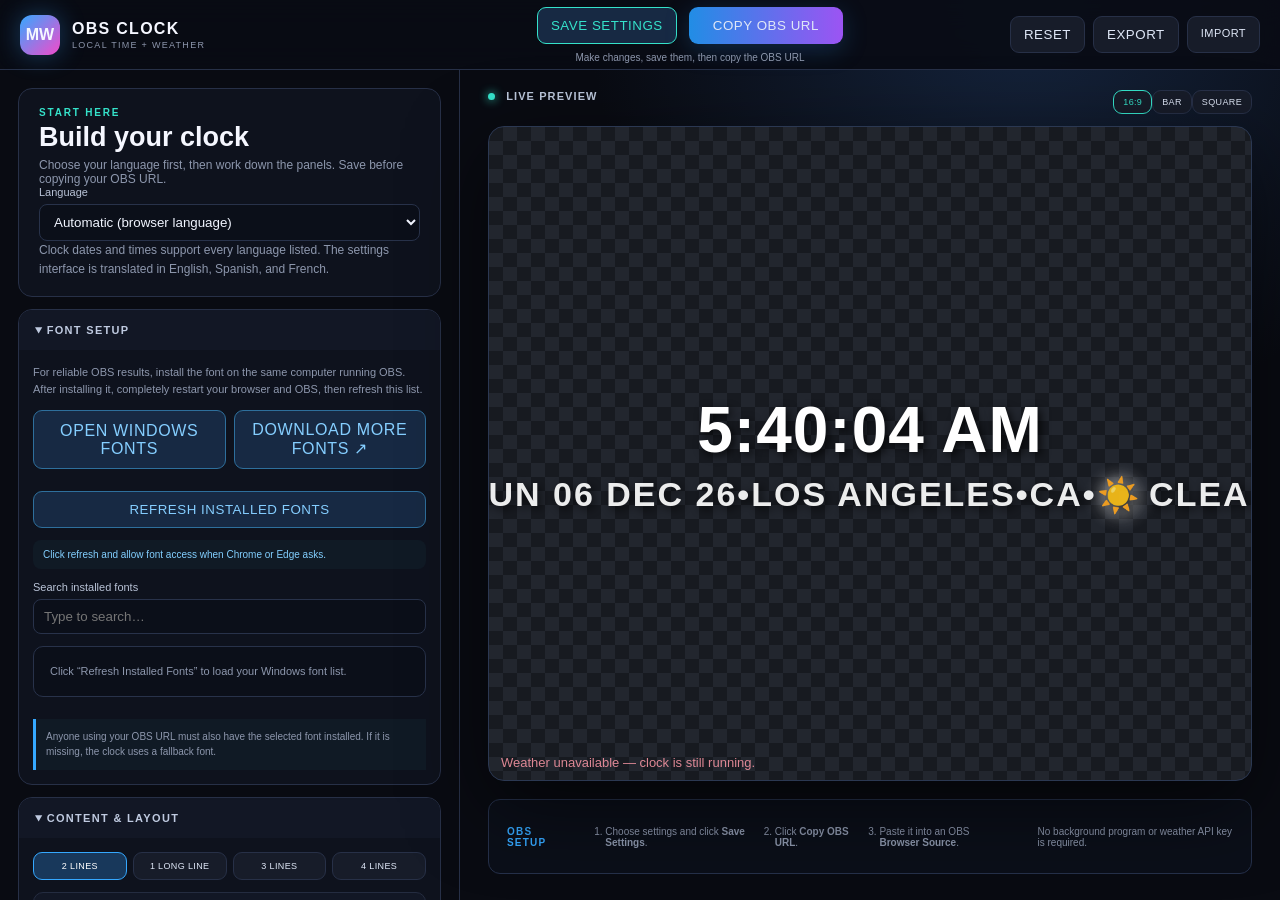
==== commit 7e3ecd60: "Fix saved-settings recovery and validate clock configurations Preserve legacy OBS URL, font and date" ====
--- a/index.html
+++ b/index.html
@@ -37,4 +37,4 @@
 <div class="legacy-font-controls hidden" aria-hidden="true"><select id="fontPreset"><option value="preset">preset</option><option value="custom">custom</option></select><div id="presetFontWrap"><select id="fontFamily"><option value="Arial, sans-serif">Arial</option><option value="'Arial Black', sans-serif">Arial Black</option><option value="Verdana, sans-serif">Verdana</option><option value="Tahoma, sans-serif">Tahoma</option><option value="'Trebuchet MS', sans-serif">Trebuchet MS</option><option value="Georgia, serif">Georgia</option><option value="Impact, sans-serif">Impact</option><option value="system-ui, sans-serif">System UI</option></select></div><div id="customFontWrap"><input id="customFontName"><input id="customFontUrl"></div><input id="fontFile" type="file"><div id="fontUploadStatus"></div><button id="removeUploadedFont" type="button"></button></div>
 </aside>
 <section class="preview-area"><div class="preview-head"><div><span class="live-dot"></span> LIVE PREVIEW</div><div class="preview-size"><button data-size="wide" class="active">16:9</button><button data-size="bar">BAR</button><button data-size="square">SQUARE</button></div></div><div id="previewFrame" class="preview-frame wide"><iframe id="preview" title="Clock preview"></iframe></div><div class="obs-help"><strong>OBS SETUP</strong><ol><li>Choose settings and click <b>Save Settings</b>.</li><li>Click <b>Copy OBS URL</b>.</li><li>Paste it into an OBS <b>Browser Source</b>.</li></ol><span>No background program or weather API key is required.</span></div></section>
-</main><script src="i18n.js"></script><script src="settings.js"></script></body></html>+</main><script src="config.js"></script><script src="i18n.js"></script><script src="settings.js"></script></body></html>
--- a/styles.css
+++ b/styles.css
@@ -5,3 +5,8 @@
 .item-color-help{margin:0 0 12px;color:var(--muted);font-size:10px;line-height:1.6}.item-colors{display:grid;gap:8px}.item-color-row{display:grid;grid-template-columns:minmax(105px,1fr) minmax(145px,1.4fr) 46px;align-items:center;gap:10px;padding:10px 12px;border:1px solid #25304a;border-radius:10px;background:#0d1420}.item-color-name{display:flex;align-items:center;gap:9px}.item-color-name span{color:var(--teal)}.item-color-name strong{font-size:11px}.item-color-toggle{display:flex;flex-direction:row;align-items:center;gap:7px;margin:0;font-size:10px;color:var(--muted)}.item-color-toggle input{width:auto;margin:0}.item-color-row input[type=color]{width:42px;height:34px;padding:3px}.item-color-row input[type=color]:disabled{opacity:.35}@media(max-width:520px){.item-color-row{grid-template-columns:1fr 42px}.item-color-toggle{grid-column:1}.item-color-row input[type=color]{grid-column:2;grid-row:1/3}}
 
 .clock-item.time{color:var(--item-time-color,inherit)}.clock-item.date{color:var(--item-date-color,inherit)}.clock-item.city{color:var(--item-city-color,inherit)}.clock-item.state{color:var(--item-state-color,inherit)}.clock-item.weather{color:var(--item-weather-color,inherit)}
+
+.language-note,.font-warning{margin:10px 0 0;color:var(--muted);font-size:10px;line-height:1.55}.font-warning{padding:10px;border-left:3px solid var(--blue);background:#101a25}.font-action-grid{display:grid;grid-template-columns:1fr 1fr;gap:8px;margin-bottom:10px}.font-action-grid .button{display:flex;align-items:center;justify-content:center;text-align:center;text-decoration:none}.url-zone{gap:8px;flex-wrap:wrap}.url-zone #copyStatus{flex-basis:100%;text-align:center}.url-zone #saveBtn{border-color:var(--teal);color:var(--teal)}@media(max-width:520px){.font-action-grid{grid-template-columns:1fr}}
+
+/* Keep the primary clock actions comfortably separated. */
+.url-zone{display:flex;align-items:center;justify-content:center;column-gap:12px;row-gap:4px;flex-wrap:wrap}
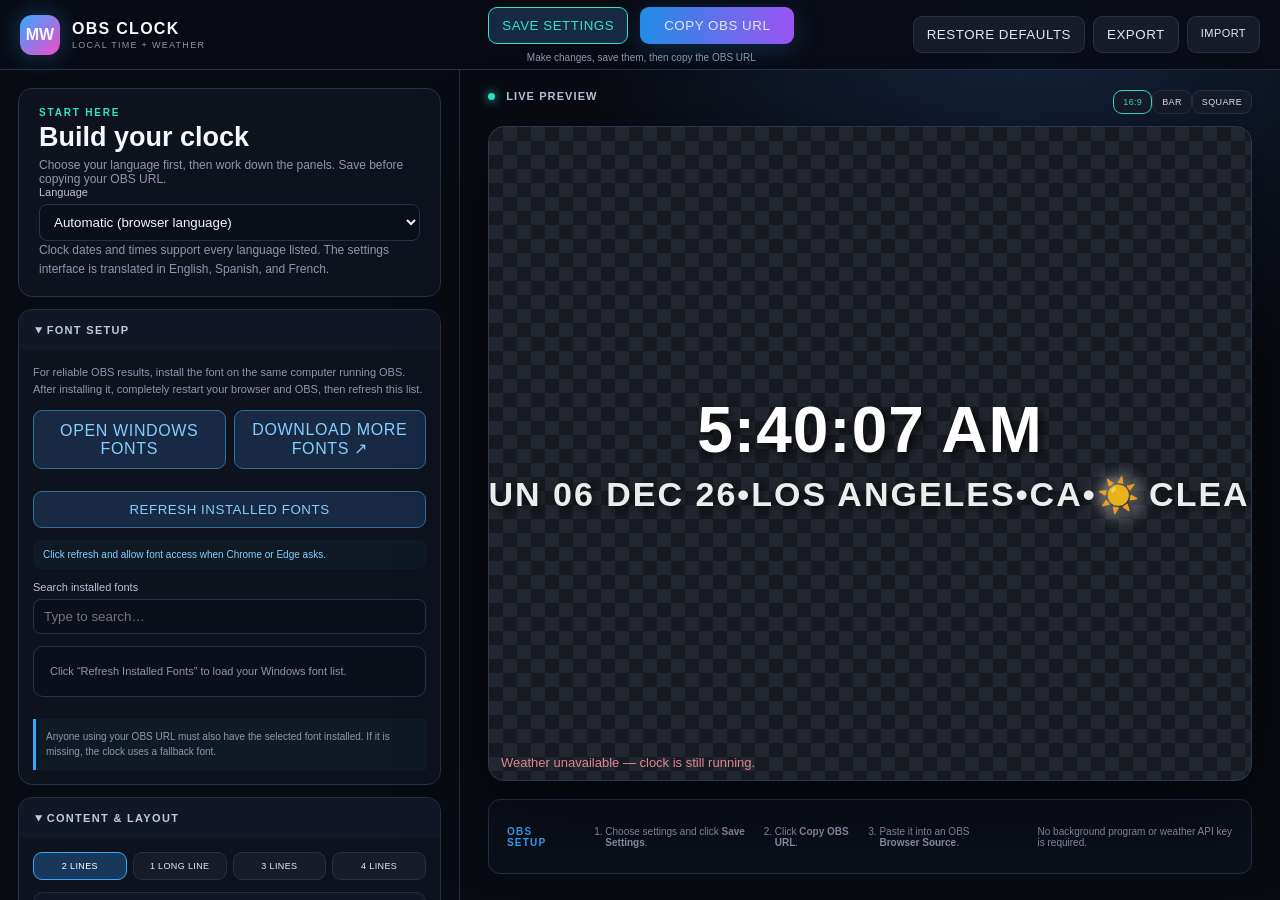
==== commit 65775ef9: "Restore factory defaults as a protected unsaved draft" ====
--- a/index.html
+++ b/index.html
@@ -4,7 +4,7 @@
 <header class="topbar">
   <div class="brand"><span class="brand-mark">MW</span><div><strong>OBS CLOCK</strong><small>LOCAL TIME + WEATHER</small></div></div>
   <div class="url-zone"><button id="saveBtn" class="secondary">SAVE SETTINGS</button><button id="copyUrl" class="primary">COPY OBS URL</button><span id="copyStatus">Make changes, save them, then copy the OBS URL</span></div>
-  <div class="top-actions"><button id="resetBtn">RESET</button><button id="exportBtn">EXPORT</button><label class="button">IMPORT<input id="importFile" type="file" accept="application/json" hidden></label></div>
+  <div class="top-actions"><button id="resetBtn">RESTORE DEFAULTS</button><button id="exportBtn">EXPORT</button><label class="button">IMPORT<input id="importFile" type="file" accept="application/json" hidden></label></div>
 </header>
 <main class="workspace">
 <aside class="controls">
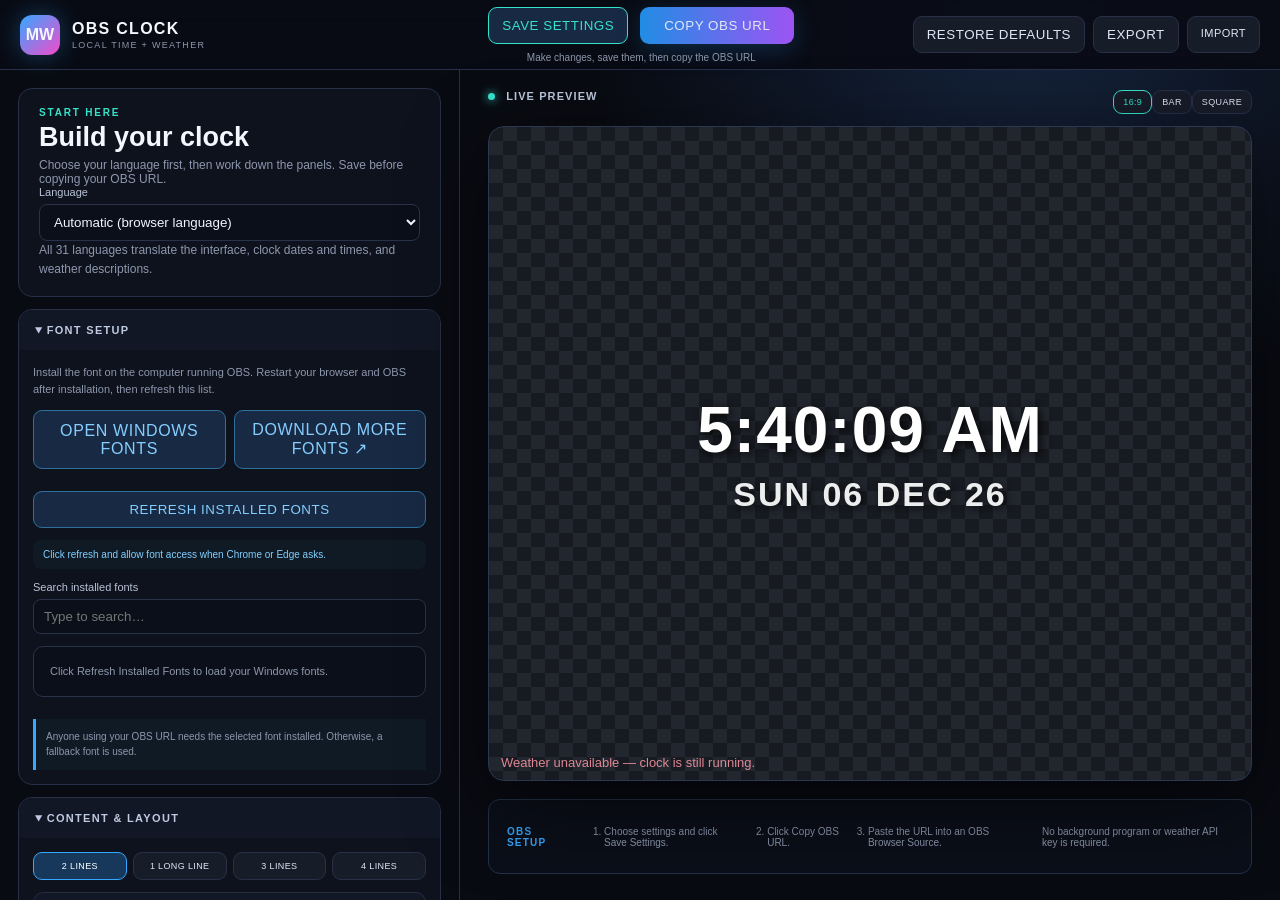
==== commit 2b70f08a: "Translate the complete clock interface and weather in all 31 languages" ====
--- a/index.html
+++ b/index.html
@@ -1,40 +1,40 @@
 <!doctype html>
-<html lang="en"><head><meta charset="utf-8"><meta name="viewport" content="width=device-width,initial-scale=1"><title>Mwest OBS Clock Settings</title><link rel="stylesheet" href="styles.css"><link rel="stylesheet" href="custom-font.css"></head>
+<html lang="en"><head><meta charset="utf-8"><meta name="viewport" content="width=device-width,initial-scale=1"><title data-i18n="pageTitle">Mwest OBS Clock Settings</title><link rel="stylesheet" href="styles.css?v=languages-20261005"><link rel="stylesheet" href="custom-font.css"></head>
 <body class="settings-page">
 <header class="topbar">
-  <div class="brand"><span class="brand-mark">MW</span><div><strong>OBS CLOCK</strong><small>LOCAL TIME + WEATHER</small></div></div>
-  <div class="url-zone"><button id="saveBtn" class="secondary">SAVE SETTINGS</button><button id="copyUrl" class="primary">COPY OBS URL</button><span id="copyStatus">Make changes, save them, then copy the OBS URL</span></div>
-  <div class="top-actions"><button id="resetBtn">RESTORE DEFAULTS</button><button id="exportBtn">EXPORT</button><label class="button">IMPORT<input id="importFile" type="file" accept="application/json" hidden></label></div>
+  <div class="brand"><span class="brand-mark">MW</span><div><strong data-i18n="brandClock">OBS CLOCK</strong><small data-i18n="brandSubtitle">LOCAL TIME + WEATHER</small></div></div>
+  <div class="url-zone"><button id="saveBtn" class="secondary" data-i18n="save">SAVE SETTINGS</button><button id="copyUrl" class="primary" data-i18n="copy">COPY OBS URL</button><span id="copyStatus" data-i18n="status.changes">Make changes, save them, then copy the OBS URL</span></div>
+  <div class="top-actions"><button id="resetBtn" data-i18n="restore">RESTORE DEFAULTS</button><button id="exportBtn" data-i18n="export">EXPORT</button><label class="button"><span data-i18n="import">IMPORT</span><input id="importFile" type="file" accept="application/json" hidden></label></div>
 </header>
 <main class="workspace">
 <aside class="controls">
-<section class="panel intro"><div class="eyebrow">START HERE</div><h1>Build your clock</h1><p>Choose your language first, then work down the panels. Save before copying your OBS URL.</p><label>Language<select id="language">
-<option value="auto">Automatic (browser language)</option><option value="en">English</option><option value="ar">العربية (Arabic)</option><option value="bg">Български (Bulgarian)</option><option value="zh-CN">中文 (Chinese Simplified)</option><option value="zh-TW">中文 (Chinese Traditional)</option><option value="cs">Čeština (Czech)</option><option value="da">Dansk (Danish)</option><option value="nl">Nederlands (Dutch)</option><option value="fi">Suomi (Finnish)</option><option value="fr">Français (French)</option><option value="de">Deutsch (German)</option><option value="el">Ελληνικά (Greek)</option><option value="he">עברית (Hebrew)</option><option value="hi">हिन्दी (Hindi)</option><option value="hu">Magyar (Hungarian)</option><option value="id">Bahasa Indonesia (Indonesian)</option><option value="it">Italiano (Italian)</option><option value="ja">日本語 (Japanese)</option><option value="ko">한국어 (Korean)</option><option value="nb">Norsk bokmål (Norwegian Bokmål)</option><option value="pl">Polski (Polish)</option><option value="pt">Português (Portuguese)</option><option value="ro">Română (Romanian)</option><option value="ru">Русский (Russian)</option><option value="sk">Slovenčina (Slovak)</option><option value="es">Español (Spanish)</option><option value="sv">Svenska (Swedish)</option><option value="th">ไทย (Thai)</option><option value="tr">Türkçe (Turkish)</option><option value="uk">Українська (Ukrainian)</option><option value="vi">Tiếng Việt (Vietnamese)</option>
-</select></label><p class="language-note">Clock dates and times support every language listed. The settings interface is translated in English, Spanish, and French.</p></section>
+<section class="panel intro"><div class="eyebrow" data-i18n="start">START HERE</div><h1 data-i18n="build">Build your clock</h1><p data-i18n="help.intro">Choose your language first, then work down the panels. Save before copying your OBS URL.</p><label><span data-i18n="language">Language</span><select id="language">
+<option value="auto" data-i18n="automatic">Automatic (browser language)</option><option value="en">English</option><option value="ar">العربية (Arabic)</option><option value="bg">Български (Bulgarian)</option><option value="zh-CN">中文 (Chinese Simplified)</option><option value="zh-TW">中文 (Chinese Traditional)</option><option value="cs">Čeština (Czech)</option><option value="da">Dansk (Danish)</option><option value="nl">Nederlands (Dutch)</option><option value="fi">Suomi (Finnish)</option><option value="fr">Français (French)</option><option value="de">Deutsch (German)</option><option value="el">Ελληνικά (Greek)</option><option value="he">עברית (Hebrew)</option><option value="hi">हिन्दी (Hindi)</option><option value="hu">Magyar (Hungarian)</option><option value="id">Bahasa Indonesia (Indonesian)</option><option value="it">Italiano (Italian)</option><option value="ja">日本語 (Japanese)</option><option value="ko">한국어 (Korean)</option><option value="nb">Norsk bokmål (Norwegian Bokmål)</option><option value="pl">Polski (Polish)</option><option value="pt">Português (Portuguese)</option><option value="ro">Română (Romanian)</option><option value="ru">Русский (Russian)</option><option value="sk">Slovenčina (Slovak)</option><option value="es">Español (Spanish)</option><option value="sv">Svenska (Swedish)</option><option value="th">ไทย (Thai)</option><option value="tr">Türkçe (Turkish)</option><option value="uk">Українська (Ukrainian)</option><option value="vi">Tiếng Việt (Vietnamese)</option>
+</select></label><p class="language-note" data-i18n="help.languageHelp">All 31 languages translate the interface, clock dates and times, and weather descriptions.</p></section>
 
-<details open><summary>FONT SETUP</summary><div class="section-body">
-<p class="font-upload-help">For reliable OBS results, install the font on the same computer running OBS. After installing it, completely restart your browser and OBS, then refresh this list.</p>
-<div class="font-action-grid"><a class="button secondary" href="ms-settings:fonts">OPEN WINDOWS FONTS</a><a class="button secondary" href="https://www.dafont.com/" target="_blank" rel="noreferrer">DOWNLOAD MORE FONTS ↗</a></div>
-<button id="scanFonts" class="secondary">REFRESH INSTALLED FONTS</button><div id="fontScanStatus" class="status">Click refresh and allow font access when Chrome or Edge asks.</div>
-<label>Search installed fonts<input id="fontSearch" type="search" placeholder="Type to search…"></label><div id="fontList" class="font-list"><div class="font-empty">Refresh your installed fonts to build the list.</div></div>
-<p class="font-warning">Anyone using your OBS URL must also have the selected font installed. If it is missing, the clock uses a fallback font.</p>
+<details open><summary data-i18n="fontSetup">FONT SETUP</summary><div class="section-body">
+<p class="font-upload-help" data-i18n="help.fontInstall">Install the font on the computer running OBS. Restart your browser and OBS after installation, then refresh this list.</p>
+<div class="font-action-grid"><a class="button secondary" href="ms-settings:fonts" data-i18n="fontOpen">OPEN WINDOWS FONTS</a><a class="button secondary" href="https://www.dafont.com/" target="_blank" rel="noreferrer" data-i18n="fontDownload">DOWNLOAD MORE FONTS ↗</a></div>
+<button id="scanFonts" class="secondary" data-i18n="fontRefresh">REFRESH INSTALLED FONTS</button><div id="fontScanStatus" class="status" data-i18n="help.fontPermission">Click refresh and allow font access when Chrome or Edge asks.</div>
+<label><span data-i18n="fontSearch">Search installed fonts</span><input id="fontSearch" type="search" placeholder="Type to search…" data-i18n-placeholder="searchPlaceholder"></label><div id="fontList" class="font-list"><div class="font-empty" data-i18n="help.fontEmpty">Click Refresh Installed Fonts to load your Windows fonts.</div></div>
+<p class="font-warning" data-i18n="help.fontFallback">Anyone using your OBS URL needs the selected font installed. Otherwise, a fallback font is used.</p>
 </div></details>
 
-<details open><summary>CONTENT &amp; LAYOUT</summary><div class="section-body"><div class="mode-row"><button class="mode active" data-preset="stacked">2 LINES</button><button class="mode" data-preset="single">1 LONG LINE</button><button class="mode" data-preset="three">3 LINES</button><button class="mode" data-preset="four">4 LINES</button></div><div id="items"></div><label>Between items on the same line<input id="separator" value="  •  " maxlength="12"></label><label>Space between lines <span id="lineGapOut"></span><input id="lineGap" type="range" min="0" max="50" value="8"></label></div></details>
+<details open><summary data-i18n="layout">CONTENT & LAYOUT</summary><div class="section-body"><div class="mode-row"><button class="mode active" data-preset="stacked" data-i18n="twoLines">2 LINES</button><button class="mode" data-preset="single" data-i18n="oneLine">1 LONG LINE</button><button class="mode" data-preset="three" data-i18n="threeLines">3 LINES</button><button class="mode" data-preset="four" data-i18n="fourLines">4 LINES</button></div><div id="items"></div><label><span data-i18n="separator">Between items on the same line</span><input id="separator" dir="auto" value="  •  " maxlength="12"></label><label><span data-i18n="lineGap">Space between lines</span> <span id="lineGapOut"></span><input id="lineGap" type="range" min="0" max="50" value="8"></label></div></details>
 
-<details open><summary>ITEM COLORS</summary><div class="section-body"><p class="item-color-help">Optional overrides let each item use its own color. Items without an override continue using their line color.</p><div id="itemColors" class="item-colors"></div></div></details>
+<details open><summary data-i18n="itemColors">ITEM COLORS</summary><div class="section-body"><p class="item-color-help" data-i18n="help.itemColorHelp">Each item can use its own color. Without an override, it uses the line color.</p><div id="itemColors" class="item-colors"></div></div></details>
 
-<details open><summary>TIME &amp; DATE</summary><div class="section-body grid2"><label>Time format<select id="hour12"><option value="true">12 hour (9:08 PM)</option><option value="false">24 hour (21:08)</option></select></label><label class="switch-label">Show seconds<input id="showSeconds" type="checkbox" checked><span class="switch"></span></label><label class="full">Date format<input id="dateFormat" list="dateFormatPresets" maxlength="60" placeholder="MM/DD/YYYY"><datalist id="dateFormatPresets"><option value="MM/DD/YY"><option value="MM/DD/YYYY"><option value="DD/MM/YYYY"><option value="YYYY-MM-DD"><option value="MMM D, YYYY"><option value="dddd, MMMM D, YYYY"><option value="ddd DD MMM YY"></datalist><small>Use: M, MM, MMM, MMMM, D, DD, ddd, dddd, YY or YYYY. Separators and spaces are free-form.</small></label></div></details>
+<details open><summary data-i18n="timeDate">TIME & DATE</summary><div class="section-body grid2"><label><span data-i18n="timeFormat">Time format</span><select id="hour12"><option value="true" data-i18n="hour12">12 hour (9:08 PM)</option><option value="false" data-i18n="hour24">24 hour (21:08)</option></select></label><label class="switch-label"><span data-i18n="seconds">Show seconds</span><input id="showSeconds" type="checkbox" checked><span class="switch"></span></label><label class="full"><span data-i18n="dateFormat">Date format</span><input id="dateFormat" dir="ltr" list="dateFormatPresets" maxlength="60" placeholder="MM/DD/YYYY"><datalist id="dateFormatPresets"><option value="MM/DD/YY"><option value="MM/DD/YYYY"><option value="DD/MM/YYYY"><option value="YYYY-MM-DD"><option value="MMM D, YYYY"><option value="dddd, MMMM D, YYYY"><option value="ddd DD MMM YY"></datalist><small data-i18n="help.dateHelp">Use M, MM, MMM, MMMM, D, DD, ddd, dddd, YY or YYYY. Separators and spaces are free-form.</small></label></div></details>
 
-<details open><summary>LOCATION</summary><div class="section-body grid2"><label>ZIP code<input id="zip" inputmode="numeric" maxlength="5" value="90061"></label><label>City override <small>(optional)</small><input id="cityOverride" placeholder="Auto from ZIP"></label><label>State display<select id="stateMode"><option value="short">Abbreviation (CA)</option><option value="long">Full name (California)</option></select></label><label>Location format<select id="locationFormat"><option value="cityState">Los Angeles, CA</option><option value="city">Los Angeles</option><option value="state">CA</option></select></label><button id="testLocation" class="secondary full">TEST ZIP &amp; WEATHER</button><div id="weatherStatus" class="status full">Ready to load weather for 90061.</div></div></details>
+<details open><summary data-i18n="location">LOCATION</summary><div class="section-body grid2"><label><span data-i18n="zip">ZIP code</span><input id="zip" dir="ltr" inputmode="numeric" maxlength="5" value="90061"></label><label><span data-i18n="cityOverride">City override</span> <small data-i18n="optional">(optional)</small><input id="cityOverride" dir="auto" placeholder="City from ZIP" data-i18n-placeholder="cityFromZip"></label><label><span data-i18n="stateDisplay">State display</span><select id="stateMode"><option value="short" data-i18n="shortState">Abbreviation (CA)</option><option value="long" data-i18n="longState">Full name (California)</option></select></label><label><span data-i18n="locationFormat">Location format</span><select id="locationFormat"><option value="cityState" data-i18n="cityState">City and state</option><option value="city" data-i18n="cityOnly">City only</option><option value="state" data-i18n="stateOnly">State only</option></select></label><button id="testLocation" class="secondary full" data-i18n="testWeather">TEST ZIP & WEATHER</button><div id="weatherStatus" class="status full" data-i18n="status.ready" data-i18n-params='{"zip":"90061"}'>Ready to load weather for 90061.</div></div></details>
 
-<details open><summary>WEATHER</summary><div class="section-body grid2"><label>Temperature<select id="unit"><option value="fahrenheit">Fahrenheit (°F)</option><option value="celsius">Celsius (°C)</option></select></label><label>Refresh<select id="refresh"><option value="10">Every 10 minutes</option><option value="15">Every 15 minutes</option><option value="30">Every 30 minutes</option><option value="60">Every hour</option></select></label><label class="switch-label">Weather icon<input id="weatherIcon" type="checkbox" checked><span class="switch"></span></label><label class="switch-label">Condition text<input id="conditionText" type="checkbox" checked><span class="switch"></span></label></div></details>
+<details open><summary data-i18n="weather">WEATHER</summary><div class="section-body grid2"><label><span data-i18n="temperature">Temperature</span><select id="unit"><option value="fahrenheit" data-i18n="unitF">Fahrenheit (°F)</option><option value="celsius" data-i18n="unitC">Celsius (°C)</option></select></label><label><span data-i18n="refresh">Refresh</span><select id="refresh"><option value="10" data-i18n="everyMinutes" data-i18n-params='{"n":10}'>Every 10 minutes</option><option value="15" data-i18n="everyMinutes" data-i18n-params='{"n":15}'>Every 15 minutes</option><option value="30" data-i18n="everyMinutes" data-i18n-params='{"n":30}'>Every 30 minutes</option><option value="60" data-i18n="everyHour">Every hour</option></select></label><label class="switch-label"><span data-i18n="weatherIcon">Weather icon</span><input id="weatherIcon" type="checkbox" checked><span class="switch"></span></label><label class="switch-label"><span data-i18n="conditionText">Condition text</span><input id="conditionText" type="checkbox" checked><span class="switch"></span></label></div></details>
 
-<details open><summary>LINE STYLES</summary><div class="section-body"><p class="item-color-help">Style the size, weight, line color, opacity, alignment, text transform, and spacing for each line.</p><div class="line-tabs" id="lineTabs"></div><div id="lineStyle"></div></div></details>
+<details open><summary data-i18n="lineStyles">LINE STYLES</summary><div class="section-body"><p class="item-color-help" data-i18n="help.lineHelp">Style each line’s size, weight, color, opacity, alignment, text case, and spacing.</p><div class="line-tabs" id="lineTabs"></div><div id="lineStyle"></div></div></details>
 
-<details open><summary>SHADOW &amp; APPEARANCE</summary><div class="section-body grid2"><label>Shadow color<input id="shadowColor" type="color" value="#000000"></label><label>Shadow opacity <span id="shadowOpacityOut"></span><input id="shadowOpacity" type="range" min="0" max="100" value="80"></label><label>Shadow X <span id="shadowXOut"></span><input id="shadowX" type="range" min="-20" max="20" value="3"></label><label>Shadow Y <span id="shadowYOut"></span><input id="shadowY" type="range" min="-20" max="20" value="3"></label><label class="full">Shadow blur <span id="shadowBlurOut"></span><input id="shadowBlur" type="range" min="0" max="40" value="10"></label></div></details>
+<details open><summary data-i18n="shadow">SHADOW & APPEARANCE</summary><div class="section-body grid2"><label><span data-i18n="shadowColor">Shadow color</span><input id="shadowColor" type="color" value="#000000"></label><label><span data-i18n="shadowOpacity">Shadow opacity</span> <span id="shadowOpacityOut"></span><input id="shadowOpacity" type="range" min="0" max="100" value="80"></label><label><span data-i18n="shadowX">Shadow X</span> <span id="shadowXOut"></span><input id="shadowX" type="range" min="-20" max="20" value="3"></label><label><span data-i18n="shadowY">Shadow Y</span> <span id="shadowYOut"></span><input id="shadowY" type="range" min="-20" max="20" value="3"></label><label class="full"><span data-i18n="shadowBlur">Shadow blur</span> <span id="shadowBlurOut"></span><input id="shadowBlur" type="range" min="0" max="40" value="10"></label></div></details>
 
 <div class="legacy-font-controls hidden" aria-hidden="true"><select id="fontPreset"><option value="preset">preset</option><option value="custom">custom</option></select><div id="presetFontWrap"><select id="fontFamily"><option value="Arial, sans-serif">Arial</option><option value="'Arial Black', sans-serif">Arial Black</option><option value="Verdana, sans-serif">Verdana</option><option value="Tahoma, sans-serif">Tahoma</option><option value="'Trebuchet MS', sans-serif">Trebuchet MS</option><option value="Georgia, serif">Georgia</option><option value="Impact, sans-serif">Impact</option><option value="system-ui, sans-serif">System UI</option></select></div><div id="customFontWrap"><input id="customFontName"><input id="customFontUrl"></div><input id="fontFile" type="file"><div id="fontUploadStatus"></div><button id="removeUploadedFont" type="button"></button></div>
 </aside>
-<section class="preview-area"><div class="preview-head"><div><span class="live-dot"></span> LIVE PREVIEW</div><div class="preview-size"><button data-size="wide" class="active">16:9</button><button data-size="bar">BAR</button><button data-size="square">SQUARE</button></div></div><div id="previewFrame" class="preview-frame wide"><iframe id="preview" title="Clock preview"></iframe></div><div class="obs-help"><strong>OBS SETUP</strong><ol><li>Choose settings and click <b>Save Settings</b>.</li><li>Click <b>Copy OBS URL</b>.</li><li>Paste it into an OBS <b>Browser Source</b>.</li></ol><span>No background program or weather API key is required.</span></div></section>
-</main><script src="config.js"></script><script src="i18n.js"></script><script src="settings.js"></script></body></html>
+<section class="preview-area"><div class="preview-head"><div><span class="live-dot"></span> <span data-i18n="preview">LIVE PREVIEW</span></div><div class="preview-size"><button data-size="wide" class="active">16:9</button><button data-size="bar" data-i18n="bar">BAR</button><button data-size="square" data-i18n="square">SQUARE</button></div></div><div id="previewFrame" class="preview-frame wide"><iframe id="preview" title="Clock preview" data-i18n-title="previewTitle"></iframe></div><div class="obs-help"><strong data-i18n="obsSetup">OBS SETUP</strong><ol><li data-i18n="help.obsStep1">Choose settings and click Save Settings.</li><li data-i18n="help.obsStep2">Click Copy OBS URL.</li><li data-i18n="help.obsStep3">Paste the URL into an OBS Browser Source.</li></ol><span data-i18n="help.noServer">No background program or weather API key is required.</span></div></section>
+</main><script src="config.js?v=languages-20261005"></script><script src="translations.js?v=languages-20261005"></script><script src="i18n.js?v=languages-20261005"></script><script src="settings.js?v=languages-20261005"></script></body></html>
--- a/styles.css
+++ b/styles.css
@@ -10,3 +10,11 @@
 
 /* Keep the primary clock actions comfortably separated. */
 .url-zone{display:flex;align-items:center;justify-content:center;column-gap:12px;row-gap:4px;flex-wrap:wrap}
+
+
+/* Translated labels can wrap; RTL settings never reverse clock item order. */
+.topbar{height:auto;min-height:70px}.top-actions{flex-wrap:wrap}.topbar>*{min-width:0}.button,button,label,summary{overflow-wrap:anywhere}.grid2,.line-style-grid{grid-template-columns:repeat(2,minmax(0,1fr))}.item-row{grid-template-columns:34px minmax(0,1fr) 112px}.preview-frame{direction:ltr}.clock-item{unicode-bidi:isolate}.font-warning{border-left:0;border-inline-start:3px solid var(--blue)}html[dir=rtl] .controls{border-right:0;border-left:1px solid var(--line)}
+@media(max-width:900px){.topbar{min-height:112px}.grid2{grid-template-columns:1fr}html[dir=rtl] .controls{border:0}}
+@media(max-width:520px){.topbar{grid-template-columns:1fr;gap:10px;padding:12px}.top-actions{justify-content:center}.url-zone{order:initial;grid-column:auto}.workspace{height:calc(100vh - 220px)}}
+
+.settings-page{display:flex;flex-direction:column}.topbar{flex:none}.workspace{height:auto;min-height:0;flex:1}
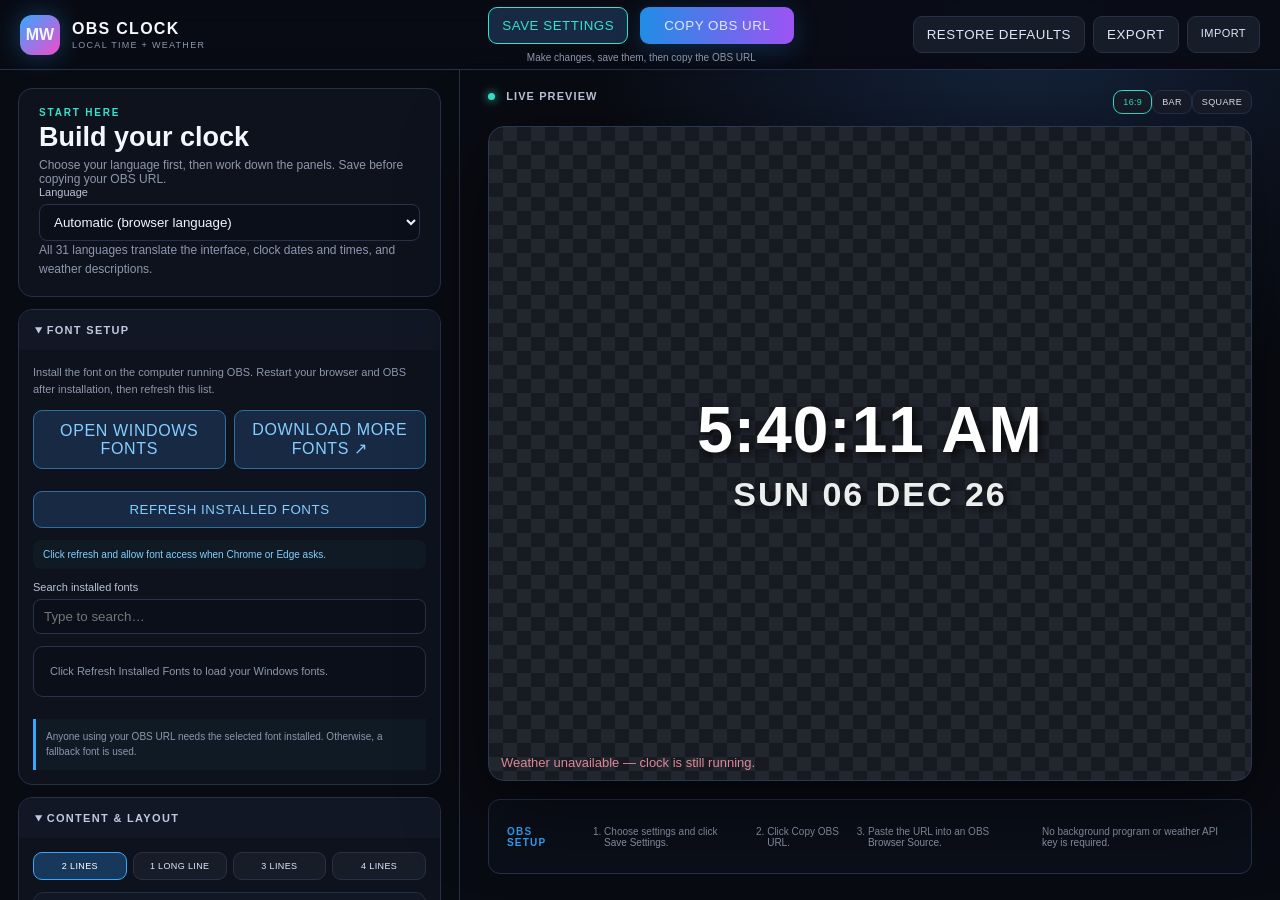
==== commit 6a7e8c3c: "Keep settings previews on the current language release without changing shared OBS URLs" ====
--- a/index.html
+++ b/index.html
@@ -1,5 +1,5 @@
 <!doctype html>
-<html lang="en"><head><meta charset="utf-8"><meta name="viewport" content="width=device-width,initial-scale=1"><title data-i18n="pageTitle">Mwest OBS Clock Settings</title><link rel="stylesheet" href="styles.css?v=languages-20261005"><link rel="stylesheet" href="custom-font.css"></head>
+<html lang="en"><head><meta charset="utf-8"><meta name="viewport" content="width=device-width,initial-scale=1"><title data-i18n="pageTitle">Mwest OBS Clock Settings</title><link rel="stylesheet" href="styles.css?v=languages-20261005b"><link rel="stylesheet" href="custom-font.css"></head>
 <body class="settings-page">
 <header class="topbar">
   <div class="brand"><span class="brand-mark">MW</span><div><strong data-i18n="brandClock">OBS CLOCK</strong><small data-i18n="brandSubtitle">LOCAL TIME + WEATHER</small></div></div>
@@ -37,4 +37,4 @@
 <div class="legacy-font-controls hidden" aria-hidden="true"><select id="fontPreset"><option value="preset">preset</option><option value="custom">custom</option></select><div id="presetFontWrap"><select id="fontFamily"><option value="Arial, sans-serif">Arial</option><option value="'Arial Black', sans-serif">Arial Black</option><option value="Verdana, sans-serif">Verdana</option><option value="Tahoma, sans-serif">Tahoma</option><option value="'Trebuchet MS', sans-serif">Trebuchet MS</option><option value="Georgia, serif">Georgia</option><option value="Impact, sans-serif">Impact</option><option value="system-ui, sans-serif">System UI</option></select></div><div id="customFontWrap"><input id="customFontName"><input id="customFontUrl"></div><input id="fontFile" type="file"><div id="fontUploadStatus"></div><button id="removeUploadedFont" type="button"></button></div>
 </aside>
 <section class="preview-area"><div class="preview-head"><div><span class="live-dot"></span> <span data-i18n="preview">LIVE PREVIEW</span></div><div class="preview-size"><button data-size="wide" class="active">16:9</button><button data-size="bar" data-i18n="bar">BAR</button><button data-size="square" data-i18n="square">SQUARE</button></div></div><div id="previewFrame" class="preview-frame wide"><iframe id="preview" title="Clock preview" data-i18n-title="previewTitle"></iframe></div><div class="obs-help"><strong data-i18n="obsSetup">OBS SETUP</strong><ol><li data-i18n="help.obsStep1">Choose settings and click Save Settings.</li><li data-i18n="help.obsStep2">Click Copy OBS URL.</li><li data-i18n="help.obsStep3">Paste the URL into an OBS Browser Source.</li></ol><span data-i18n="help.noServer">No background program or weather API key is required.</span></div></section>
-</main><script src="config.js?v=languages-20261005"></script><script src="translations.js?v=languages-20261005"></script><script src="i18n.js?v=languages-20261005"></script><script src="settings.js?v=languages-20261005"></script></body></html>
+</main><script src="config.js?v=languages-20261005b"></script><script src="translations.js?v=languages-20261005b"></script><script src="i18n.js?v=languages-20261005b"></script><script src="settings.js?v=languages-20261005b"></script></body></html>
